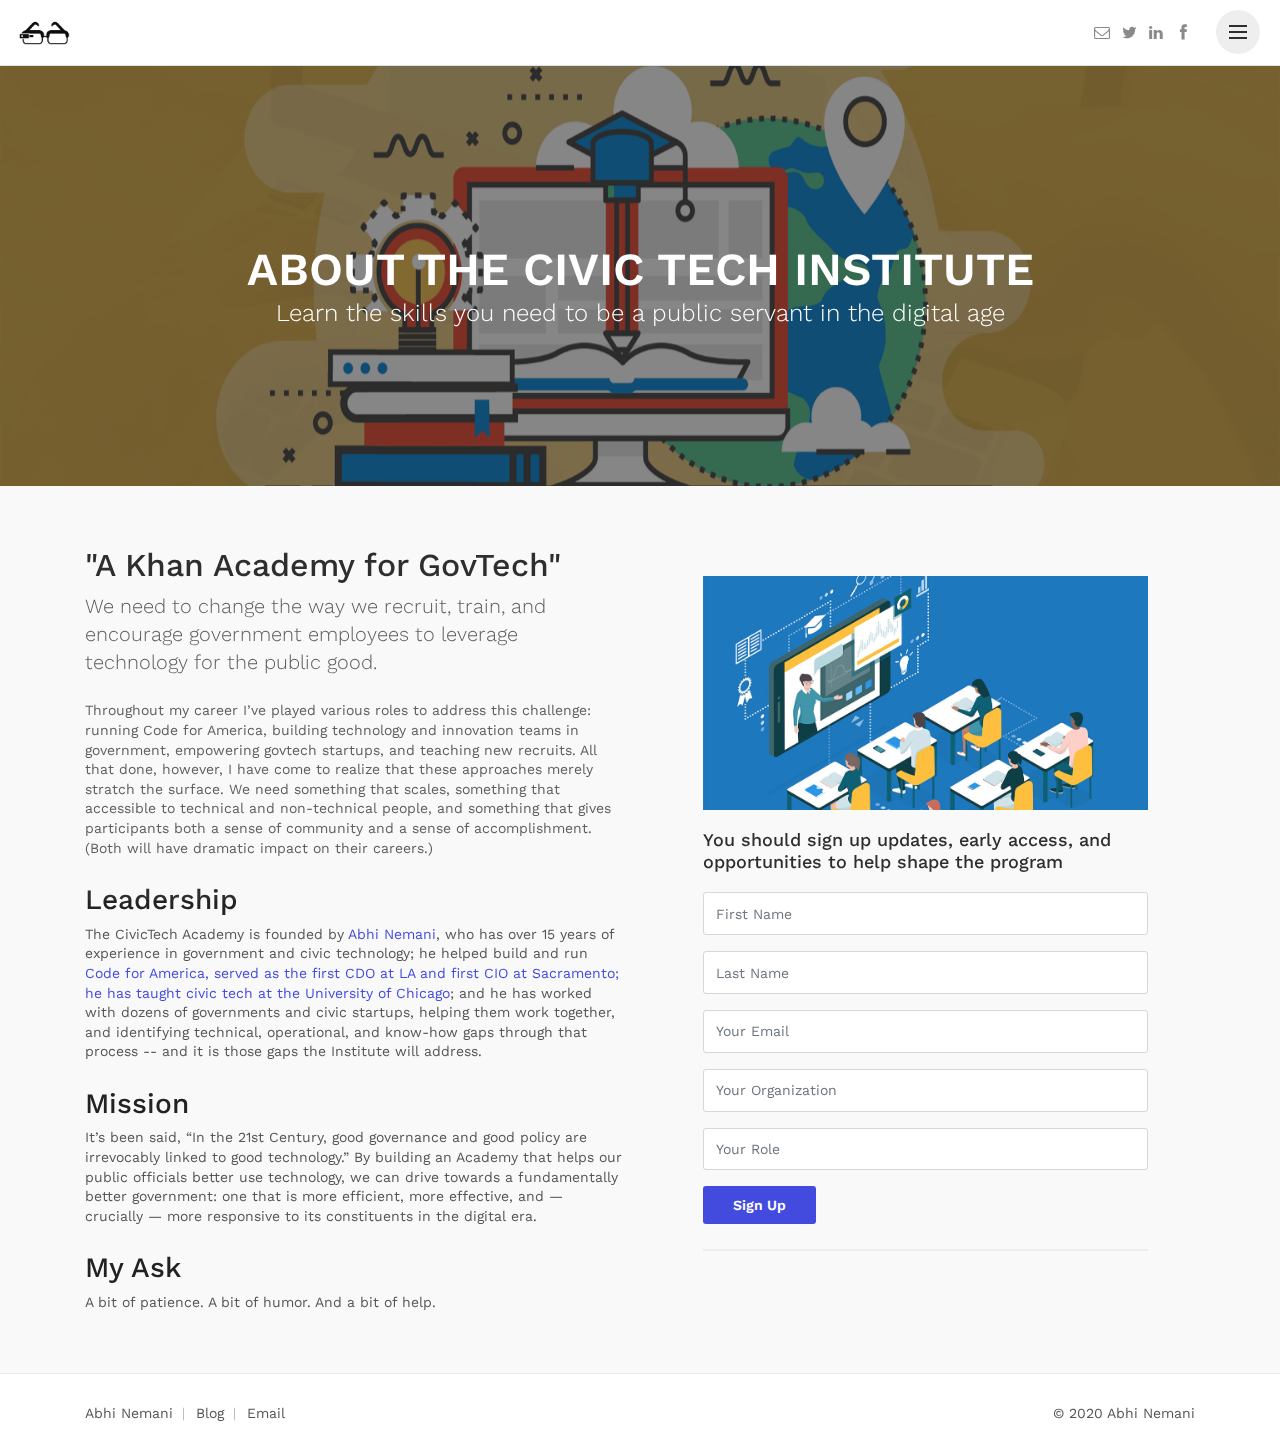
==== about.html @ d10ff023 "updated twitter links" ====
<!DOCTYPE html>
<html lang="en">

<head>
    <meta charset="utf-8">
    <meta http-equiv="X-UA-Compatible" content="IE=edge">
    <meta name="viewport" content="width=device-width, initial-scale=1, shrink-to-fit=no">
    <meta name="description" content="GovGeek Club: News, Insights, Jobs, and outcomes from gov & civic tech, compiled and commented on by people who care">
    <meta name="author" content="Abhi Nemani">
    <title>CivicTech Academy: About</title>

    <!-- Favicons-->
    <link rel="shortcut icon" href="img/favicon.ico" type="image/x-icon">
    <link rel="apple-touch-icon" type="image/x-icon" href="img/apple-icon-57x57.png">
    <link rel="apple-touch-icon" type="image/x-icon" sizes="72x72" href="img/apple-icon-72x72.png">
    <link rel="apple-touch-icon" type="image/x-icon" sizes="114x114" href="img/apple-icon-72x72.png">
    <link rel="apple-touch-icon" type="image/x-icon" sizes="144x144" href="img/apple-icon-144x144.png">
	<meta property="og:image" content="https://govgeek.club/img/social3.png" />
	<meta property="og:url" content="https://govgeek.club" />
	<meta property="og:title" content="GovGeek Club" />
	<meta property="og:type" content="website" />
	<meta property="og:description" content="News, Insights, Jobs, and outcomes from gov & civic tech, compiled and commented on by people who car" />
	
	<meta name="twitter:card" content="summary" />
	<meta name=”twitter:image” content="https://govgeek.club/img/social.png">
	<meta name=”twitter:title” content=”GovGeek” />
	<meta name=”twitter:description” content="Join the club of government innovations" />
	<meta name=”twitter:url” content="https://govgeek.club" />
	<meta name=”twitter:image” content="https://govgeek.club/img/social-square.png">
	

    <!-- GOOGLE WEB FONT -->
    <link href="https://fonts.googleapis.com/css?family=Work+Sans:400,500,600" rel="stylesheet">

    <!-- BASE CSS -->
    <link href="css/bootstrap.min.css" rel="stylesheet">
	<link href="css/menu.css" rel="stylesheet">
    <link href="css/style.css" rel="stylesheet">
	<link href="css/vendors.css" rel="stylesheet">

    <!-- YOUR CUSTOM CSS -->
    <link href="css/custom.css" rel="stylesheet">
	
	<!-- MODERNIZR MENU -->
	<script src="js/modernizr.js"></script>
	<!-- Global site tag (gtag.js) - Google Analytics -->
	<script async src="https://www.googletagmanager.com/gtag/js?id=UA-2506770-22"></script>
	<script>
	  window.dataLayer = window.dataLayer || [];
	  function gtag(){dataLayer.push(arguments);}
	  gtag('js', new Date());

	  gtag('config', 'UA-2506770-22');
	</script>
	

</head>

<body>
	
	<div id="preloader">
		<div data-loader="circle-side"></div>
	</div><!-- /Preload -->
	
	<div id="loader_form">
		<div data-loader="circle-side-2"></div>
	</div><!-- /loader_form -->
	
	<header>
		<div class="container-fluid">
		    <div class="row">
                <div class="col-3">
                    <a href="index.html"><img src="img/logo-glasses-black.png" alt=""  height="35"></a>
                </div>
                <div class="col-9">
					<div id="social">
						<ul>
							<li><a href="mailto:join@govgeek.club" target="_blank"><i class="icon-mail"></i></a></li>
							<li><a href="https://ctt.ac/580ci" target="_blank"><i class="icon-twitter"></i></a></li>
							<li><a href="https://www.linkedin.com/shareArticle?mini=true&url=https://civictech.institute" target="_blank"><i class="icon-linkedin"></i></a></li>
							<li><a href="https://www.facebook.com/sharer/sharer.php?u=https%3A%2F%2Fcivictech.institute%2F&amp;src=sdkpreparse" target="_blank"><i class="icon-facebook"></i></a></li>
							
							
						</ul>
					</div>
                    <!-- /social -->
					<a href="#0" class="cd-nav-trigger">Menu<span class="cd-icon"></span></a>
					<!-- /menu button -->
                    <nav>
						<ul class="cd-primary-nav">
							<li><a href="index.html" class="animated_link">Home</a></li>
							<li><a href="http://eepurl.com/hawm5r" target="_blank">Sign Up</a></li>
							<li><a href="curriculum.html" class="animated_link">Curriculum (Beta)</a></li>
							
							<li><a href="about.html" class="animated_link">About</a></li>
						</ul>
					</nav>
					<!-- /menu -->
                </div>
            </div>
		</div>
		<!-- /container -->
	</header>
	<!-- /Header -->
	
	<section class="parallax_window_in" data-parallax="scroll" data-image-src="img/about-header.png" data-natural-width="1400" data-natural-height="800">
		<div id="sub_content_in">
			<h1>About the Civic Tech Institute</h1>
			<p>Learn the skills you need to be a public servant in the digital age</p>
		</div>
	</section>
	<!-- /section -->

	<main id="general_page">
		<div class="container_styled_1">
			<div class="container margin_60_35">
				<div class="row">
					<div class="col-lg-6">
						<h2 class="nomargin_top">"A Khan Academy for GovTech"</h2>
						<p class="lead">We need to change the way we recruit, train, and encourage government employees to leverage technology for the public good.</p>

Throughout my career I’ve played various roles to address this challenge: running Code for America, building technology and innovation teams in government, empowering govtech startups, and teaching new recruits. All that done, however, I have come to realize that these approaches merely stratch the surface. We need something that scales, something that accessible to technical and non-technical people, and something that gives participants both a sense of community and a sense of accomplishment. (Both will have dramatic impact on their careers.)</p>
						
						<h3>Leadership</h3>
							<p>The CivicTech Academy is founded by <a href="https://abhinemani.com">Abhi Nemani</a>, who has over 15 years of experience in government and civic technology; he helped build and run <a href="https://codeforamerica.org">Code for America, served as the first CDO at LA and first CIO at Sacramento; he has <a href="https://abhinemani.com/civictechcourse/lectures">taught civic tech at the University of Chicago</a>; and he has worked with dozens of governments and civic startups, helping them work together, and identifying technical, operational, and know-how gaps through that process -- and it is those gaps the Institute will address.</p>
						</h3>
						
						<h3>Mission</h3>
						<p>It’s been said, “In the 21st Century, good governance and good policy are irrevocably linked to good technology.” By building an Academy that helps our public officials better use technology, we can drive towards a fundamentally better government: one that is more efficient, more effective, and — crucially — more responsive to its constituents in the digital era.
 </p>
						
						<h3>My Ask</h3>
						<p>A bit of patience. A bit of humor. And a bit of help. </p>
					</div>
					<div class="col-lg-5 ml-lg-5 add_top_30">
						<img src="img/about-side.jpg" alt="" class="img-fluid"><br><br>
						<form id="wrapped" method="POST" action="https://abhinemani.us4.list-manage.com/subscribe/post?u=8b0a6fcff3240da989198b6d9&amp;id=b80fc5d240" >
							<!-- Leave for security protection, read docs for details -->
							<div id="middle-wizard">
								<div class="step">
									<h3 class="main_question">You should sign up updates, early access, and opportunities to help shape the program</h3>
									<div class="form-group">
										<input type="text" name="FNAME"  id="mce-FNAME" class="form-control required " placeholder="First Name">
									</div>
									<div class="form-group">
										<input type="text" name="LNAME"  id="mce-LNAME" class="form-control required" placeholder="Last Name">
									</div>
									<div class="form-group">
										<input type="email" name="EMAIL" id="mce-EMAIL" class="form-control required" placeholder="Your Email">
									</div>
									<div class="form-group">
										<input type="text"  name="MMERGE5" class="form-control" id="mce-MMERGE5" placeholder="Your Organization">
									</div>
									<div class="form-group">
										<input type="text" name="MMERGE4" class="form-control" id="mce-MMERGE4" placeholder="Your Role">
									</div>
									
									<div class="mc-field-group input-group" style="display: none;"
									    <strong>Academy </strong>
									    <ul><li><input type="checkbox" value="4" name="group[68200][4]" id="mce-group[68200]-68200-0" checked><label for="mce-group[68200]-68200-0">Participant</label></li>
									<li><input type="checkbox" value="8" name="group[68200][8]" id="mce-group[68200]-68200-1"><label for="mce-group[68200]-68200-1">Teacher</label></li>
									<li><input type="checkbox" value="16" name="group[68200][16]" id="mce-group[68200]-68200-2"><label for="mce-group[68200]-68200-2">Sponsor/Partner</label></li>
									</ul>
									</div>
									
									<button type="submit" name="process" value="Subscribe" id="mc-embedded-subscribe" class="submit">Sign Up</button>


									
								</div>
								
								<!-- /step-->
								
								
							</div>
							<!-- /middle-wizard -->
							<div id="bottom-wizard">
							</div>
							<!-- /bottom-wizard -->
						</form>
					</div>
				</div>
				<!-- End row -->
			</div>
		</div>
		<!--<div class="container margin_60">
			<div class="main_title">
				<h2><em></em>Meet Wilio Team</h2>
				<p>
					Usu habeo equidem sanctus no. Suas summo id sed, erat erant oporteat cu pri. In eum omnes molestie. Sed ad debet scaevola, ne mel lorem legendos.
				</p>
			</div>	
			<div class="row">
				<div class="owl-carousel owl-theme team-carousel">
					<div class="team-item">
						<div class="team-item-img">
							<img src="img/team/team-1.jpg" alt="">
							<div class="team-item-detail">
								<div class="team-item-detail-inner">
									<h4>Mitchell Young</h4>
									<p>Similique sunt culpa qui officia deserunt mollitia animi dolorum fuga.</p>
									<ul class="social">
										<li><a href="#0"><i class="icon-facebook"></i></a>
										</li>
										<li><a href="#0"><i class="icon-twitter"></i></a>
										</li>
										<li><a href="#0"><i class="icon-google"></i></a>
										</li>
										<li><a href="#0"><i class="icon-linkedin"></i></a>
										</li>
									</ul>
									<a href="#0" class="btn_1 white">View porfile</a>
								</div>
							</div>
						</div>
						<div class="team-item-info">
							<h4>Mitchell Young</h4>
							<p>CEO</p>
						</div>
					</div>
			<div class="team-item">
						<div class="team-item-img">
							<img src="img/team/team-2.jpg" alt="">
							<div class="team-item-detail">
								<div class="team-item-detail-inner">
									<h4>Ronald Green</h4>
									<p>Similique sunt culpa qui officia deserunt mollitia animi dolorum fuga.</p>
									<ul class="social">
										<li><a href="#0"><i class="icon-facebook"></i></a>
										</li>
										<li><a href="#0"><i class="icon-twitter"></i></a>
										</li>
										<li><a href="#0"><i class="icon-google"></i></a>
										</li>
										<li><a href="#0"><i class="icon-linkedin"></i></a>
										</li>
									</ul>
									<a href="#0" class="btn_1 white">View porfile</a>
								</div>
							</div>
						</div>
						<div class="team-item-info">
							<h4>Ronald Green</h4>
							<p>Business Strategy</p>
						</div>
					</div>
			<div class="team-item">
						<div class="team-item-img">
							<img src="img/team/team-3.jpg" alt="">
							<div class="team-item-detail">
								<div class="team-item-detail-inner">
									<h4>Carl Peppard</h4>
									<p>Similique sunt culpa qui officia deserunt mollitia animi dolorum fuga.</p>
									<ul class="social">
										<li><a href="#0"><i class="icon-facebook"></i></a>
										</li>
										<li><a href="#0"><i class="icon-twitter"></i></a>
										</li>
										<li><a href="#0"><i class="icon-google"></i></a>
										</li>
										<li><a href="#0"><i class="icon-linkedin"></i></a>
										</li>
									</ul>
									<a href="#0" class="btn_1 white">View porfile</a>
								</div>
							</div>
						</div>
						<div class="team-item-info">
							<h4>Carl Peppard</h4>
							<p>General Manager</p>
						</div>
					</div>
			<div class="team-item">
						<div class="team-item-img">
							<img src="img/team/team-4.jpg" alt="">
							<div class="team-item-detail">
								<div class="team-item-detail-inner">
									<h4>Sandra Bullock</h4>
									<p>Similique sunt culpa qui officia deserunt mollitia animi dolorum fuga.</p>
									<ul class="social">
										<li><a href="#0"><i class="icon-facebook"></i></a>
										</li>
										<li><a href="#0"><i class="icon-twitter"></i></a>
										</li>
										<li><a href="#0"><i class="icon-google"></i></a>
										</li>
										<li><a href="#0"><i class="icon-linkedin"></i></a>
										</li>
									</ul>
									<a href="#0" class="btn_1 white">View porfile</a>
								</div>
							</div>
						</div>
						<div class="team-item-info">
							<h4>Sandra Bullock</h4>
							<p>Customer Support</p>
						</div>
					</div>
				</div>
			</div>
			End Team Carousel-->
		</div>
		<!-- End container -->
	</main>
	
	<footer class="clearfix">
		<div class="container">
			<p>© 2020 Abhi Nemani</p>
			<ul>
				<li><a href="https://abhinemani.com" class="animated_link">Abhi Nemani</a></li>
				<li><a href="https://medium.com/@abhinemani" class="animated_link">Blog</a></li>
				<li><a href="mailto:tips@govgeek.club" class="animated_link">Email</a></li>
			</ul>
		</div>
	</footer>
	<!-- end footer-->

	<div class="cd-overlay-nav">
		<span></span>
	</div>
	<!-- /cd-overlay-nav -->

	<div class="cd-overlay-content">
		<span></span>
	</div>
	<!-- /cd-overlay-content -->
	
	<!-- COMMON SCRIPTS -->
	<script src="js/jquery-3.2.1.min.js"></script>
    <script src="js/common_scripts.min.js"></script>
	<script src="js/velocity.min.js"></script>
	<script src="js/functions.js"></script>
	
	<!-- SPECIFIC SCRIPTS -->
	<script src="js/parallax.min.js"></script>
	<script src="js/owl-carousel.js"></script>
	<script>
	"use strict";
	$(".team-carousel").owlCarousel({
			items: 1,
			loop: false,
			margin: 10,
			autoplay: false,
			smartSpeed: 300,
			responsiveClass: false,
			responsive: {
				320: {
					items: 1,
				},
				768: {
					items: 2,
				},
				1000: {
					items: 3,
				}
			}
		});
	</script>

</body>
</html>
---- css/menu.css ----
/* -------------------------------- 
Primary style
-------------------------------- */
*, *::after, *::before {
  -webkit-box-sizing: border-box;
  -moz-box-sizing: border-box;
  box-sizing: border-box;
}

*::after, *::before {
  content: '';
}

/* -------------------------------- 
Main components 
-------------------------------- */
.cd-nav-trigger {
  position: absolute;
  display: inline-block;
}

.cd-nav-trigger {
  top: 15px;
  right: 20px;
  height: 44px;
  width: 44px;
  z-index: 5;
  /* image replacement */
  overflow: hidden;
  text-indent: 100%;
  white-space: nowrap;
}
@media (max-width: 991px) {
  .cd-nav-trigger {
    top: 10px;
    right: 15px;
  }
}

.cd-nav-trigger .cd-icon {
  /* icon created in CSS */
  position: absolute;
  left: 50%;
  top: 50%;
  bottom: auto;
  right: auto;
  -webkit-transform: translateX(-50%) translateY(-50%);
  -moz-transform: translateX(-50%) translateY(-50%);
  -ms-transform: translateX(-50%) translateY(-50%);
  -o-transform: translateX(-50%) translateY(-50%);
  transform: translateX(-50%) translateY(-50%);
  display: inline-block;
  width: 18px;
  height: 2px;
  background-color: #222;
  z-index: 10;
}

.cd-nav-trigger .cd-icon::before, .cd-nav-trigger .cd-icon:after {
  /* upper and lower lines of the menu icon */
  position: absolute;
  top: 0;
  right: 0;
  width: 100%;
  height: 100%;
  background-color: #222;
  /* Force Hardware Acceleration in WebKit */
  -webkit-transform: translateZ(0);
  -moz-transform: translateZ(0);
  -ms-transform: translateZ(0);
  -o-transform: translateZ(0);
  transform: translateZ(0);
  -webkit-backface-visibility: hidden;
  backface-visibility: hidden;
  /* apply transition to transform property */
  -webkit-transition: -webkit-transform .3s;
  -moz-transition: -moz-transform .3s;
  transition: transform .3s;
}

.cd-nav-trigger .cd-icon::before {
  -webkit-transform: translateY(-6px) rotate(0deg);
  -moz-transform: translateY(-6px) rotate(0deg);
  -ms-transform: translateY(-6px) rotate(0deg);
  -o-transform: translateY(-6px) rotate(0deg);
  transform: translateY(-6px) rotate(0deg);
}

.cd-nav-trigger .cd-icon::after {
  -webkit-transform: translateY(6px) rotate(0deg);
  -moz-transform: translateY(6px) rotate(0deg);
  -ms-transform: translateY(6px) rotate(0deg);
  -o-transform: translateY(6px) rotate(0deg);
  transform: translateY(6px) rotate(0deg);
}

.cd-nav-trigger::before, .cd-nav-trigger::after {
  /* 2 rounded colored backgrounds for the menu icon */
  position: absolute;
  top: 0;
  left: 0;
  border-radius: 50%;
  height: 100%;
  width: 100%;
  /* Force Hardware Acceleration in WebKit */
  -webkit-transform: translateZ(0);
  -moz-transform: translateZ(0);
  -ms-transform: translateZ(0);
  -o-transform: translateZ(0);
  transform: translateZ(0);
  -webkit-backface-visibility: hidden;
  backface-visibility: hidden;
  -webkit-transition-property: -webkit-transform;
  -moz-transition-property: -moz-transform;
  transition-property: transform;
}

.cd-nav-trigger::before {
  background-color: #ededed;
  -webkit-transform: scale(1);
  -moz-transform: scale(1);
  -ms-transform: scale(1);
  -o-transform: scale(1);
  transform: scale(1);
  -webkit-transition-duration: 0.3s;
  -moz-transition-duration: 0.3s;
  transition-duration: 0.3s;
  -webkit-transition-delay: 0.4s;
  -moz-transition-delay: 0.4s;
  transition-delay: 0.4s;
}

.cd-nav-trigger::after {
  background-color: #ededed;
  -webkit-transform: scale(0);
  -moz-transform: scale(0);
  -ms-transform: scale(0);
  -o-transform: scale(0);
  transform: scale(0);
  -webkit-transition-duration: 0s;
  -moz-transition-duration: 0s;
  transition-duration: 0s;
  -webkit-transition-delay: 0s;
  -moz-transition-delay: 0s;
  transition-delay: 0s;
}

.cd-nav-trigger.close-nav::before {
  /* user clicks on the .cd-nav-trigger element - 1st rounded background disappears */
  -webkit-transform: scale(0);
  -moz-transform: scale(0);
  -ms-transform: scale(0);
  -o-transform: scale(0);
  transform: scale(0);
}

.cd-nav-trigger.close-nav::after {
  /* user clicks on the .cd-nav-trigger element - 2nd rounded background appears */
  -webkit-transform: scale(1);
  -moz-transform: scale(1);
  -ms-transform: scale(1);
  -o-transform: scale(1);
  transform: scale(1);
  -webkit-transition-duration: 0.3s;
  -moz-transition-duration: 0.3s;
  transition-duration: 0.3s;
  -webkit-transition-delay: 0.4s;
  -moz-transition-delay: 0.4s;
  transition-delay: 0.4s;
}

.cd-nav-trigger.close-nav .cd-icon {
  /* user clicks on the .cd-nav-trigger element - transform the icon */
  background-color: transparent;
}

.cd-nav-trigger.close-nav .cd-icon::before, .cd-nav-trigger.close-nav .cd-icon::after {
  background-color: #222;
}

.cd-nav-trigger.close-nav .cd-icon::before {
  -webkit-transform: translateY(0) rotate(45deg);
  -moz-transform: translateY(0) rotate(45deg);
  -ms-transform: translateY(0) rotate(45deg);
  -o-transform: translateY(0) rotate(45deg);
  transform: translateY(0) rotate(45deg);
}

.cd-nav-trigger.close-nav .cd-icon::after {
  -webkit-transform: translateY(0) rotate(-45deg);
  -moz-transform: translateY(0) rotate(-45deg);
  -ms-transform: translateY(0) rotate(-45deg);
  -o-transform: translateY(0) rotate(-45deg);
  transform: translateY(0) rotate(-45deg);
}

.cd-primary-nav {
  /* by default it's hidden */
  position: fixed;
  left: 0;
  top: 0;
  height: 100%;
  width: 100%;
  padding: 80px 5%;
  z-index: 3;
  background-color: #fff;
  overflow: auto;
  /* this fixes the buggy scrolling on webkit browsers - mobile devices only - when overflow property is applied */
  -webkit-overflow-scrolling: touch;
  visibility: hidden;
  opacity: 0;
  -webkit-transition: visibility 0s, opacity 0.3s;
  -moz-transition: visibility 0s, opacity 0.3s;
  transition: visibility 0s, opacity 0.3s;
}

ul.cd-primary-nav {
  list-style: none;
  padding: 80px 0 0 0;
  margin: 0;
}

.cd-primary-nav li {
  margin: 1.2em 0;
  text-align: center;
  text-transform: capitalize;
}

.cd-primary-nav a {
  -webkit-font-smoothing: antialiased;
  -moz-osx-font-smoothing: grayscale;
  -webkit-transition: color 0.2s;
  -moz-transition: color 0.2s;
  transition: color 0.2s;
  color: #777;
  font-size: 18px;
}

.no-touch .cd-primary-nav a:hover {
  color: #434bdf;
}

.cd-primary-nav.fade-in {
  /* navigation visible at the end of the circle animation */
  visibility: visible;
  opacity: 1;
}

@media only screen and (min-width: 768px) {
  .cd-primary-nav li {
    margin: 2em 0;
  }

  .cd-primary-nav a {
    font-size: 21px;
  }
}
@media only screen and (min-width: 1170px) {
  .cd-primary-nav li {
    margin: 2.6em 0;
  }

  .cd-primary-nav a {
    font-size: 24px;
  }
}
.cd-overlay-nav, .cd-overlay-content {
  /* containers of the 2 main rounded backgrounds - these containers are used to position the rounded bgs behind the menu icon */
  position: fixed;
  top: 18px;
  right: 5%;
  height: 4px;
  width: 4px;
  -webkit-transform: translateX(-20px) translateY(20px);
  -moz-transform: translateX(-20px) translateY(20px);
  -ms-transform: translateX(-20px) translateY(20px);
  -o-transform: translateX(-20px) translateY(20px);
  transform: translateX(-20px) translateY(20px);
}

.cd-overlay-nav span, .cd-overlay-content span {
  display: inline-block;
  position: absolute;
  border-radius: 50%;
  /* Force Hardware Acceleration in WebKit */
  -webkit-transform: translateZ(0);
  -moz-transform: translateZ(0);
  -ms-transform: translateZ(0);
  -o-transform: translateZ(0);
  transform: translateZ(0);
  -webkit-backface-visibility: hidden;
  backface-visibility: hidden;
  will-change: transform;
  -webkit-transform-origin: 50% 50%;
  -moz-transform-origin: 50% 50%;
  -ms-transform-origin: 50% 50%;
  -o-transform-origin: 50% 50%;
  transform-origin: 50% 50%;
  -webkit-transform: scale(0);
  -moz-transform: scale(0);
  -ms-transform: scale(0);
  -o-transform: scale(0);
  transform: scale(0);
}

.cd-overlay-nav.is-hidden, .cd-overlay-content.is-hidden {
  /* background fades out at the end of the animation */
  opacity: 0;
  visibility: hidden;
  -webkit-transition: opacity .3s 0s, visibility 0s .3s;
  -moz-transition: opacity .3s 0s, visibility 0s .3s;
  transition: opacity .3s 0s, visibility 0s .3s;
}

.cd-overlay-nav {
  /* main rounded colored bg 1 */
  z-index: 2;
}

.cd-overlay-nav span {
  background-color: #434bdf;
}

.cd-overlay-content {
  /* main rounded colored bg 2 */
  z-index: 4;
}

.cd-overlay-content span {
  background-color: #434bdf;
}
---- css/style.css ----
/*
Theme Name: Wilio
Theme URI: http://www.ansonika.com/wilio/
Author: Ansonika
Author URI: http://themeforest.net/user/Ansonika/

[Table of contents] 

1. SITE STRUCTURE and TYPOGRAPHY
- 1.1 Typography
- 1.2 Buttons
- 1.3 Structure

2. CONTENT
- 2.1 Wizard
- 2.2 Success submit
- 2.3 Inner pages

3. COMMON
- 3.1 Misc
- 3.2 Spacing

/*============================================================================================*/
/* 1.  SITE STRUCTURE and TYPOGRAPHY */
/*============================================================================================*/
/*-------- 1.1 Typography --------*/
/* rem reference
10px = 0.625rem
12px = 0.75rem
14px = 0.875rem
16px = 1rem (base)
18px = 1.125rem
20px = 1.25rem
24px = 1.5rem
30px = 1.875rem
32px = 2rem
*/
html,
body {
  height: 100%;
}

html * {
  -webkit-font-smoothing: antialiased;
  -moz-osx-font-smoothing: grayscale;
}

body {
  background: white;
  font-size: 0.875rem;
  line-height: 1.4;
  font-family: "Work Sans", Arial, sans-serif;
  color: #555555;
}

h1,
h2,
h3,
h4,
h5,
h6 {
  color: #222222;
}

p {
  margin-bottom: 25px;
}

strong {
  font-weight: 500;
}

label {
  font-weight: 400;
  margin-bottom: 3px;
  color: #222222;
}

hr {
  margin: 30px 0 30px 0;
  border-color: #dddddd;
}

ul, ol {
  list-style: none;
  margin: 0 0 25px 0;
  padding: 0;
}

/*General links color*/
a {
  color: #434bdf;
  text-decoration: none;
  -moz-transition: all 0.3s ease-in-out;
  -o-transition: all 0.3s ease-in-out;
  -webkit-transition: all 0.3s ease-in-out;
  -ms-transition: all 0.3s ease-in-out;
  transition: all 0.3s ease-in-out;
  outline: none;
}
a:hover, a:focus {
  color: #111;
  text-decoration: none;
  outline: none;
}

a.animated_link {
  position: relative;
  text-decoration: none;
}

a.animated_link {
  position: relative;
  text-decoration: none;
}
a.animated_link:before {
  content: "";
  position: absolute;
  width: 100%;
  height: 1px;
  bottom: -5px;
  opacity: 1;
  left: 0;
  background-color: #434bdf;
  visibility: hidden;
  -webkit-transform: scaleX(0);
  transform: scaleX(0);
  -moz-transition: all 0.3s ease;
  -o-transition: all 0.3s ease;
  -webkit-transition: all 0.3s ease;
  -ms-transition: all 0.3s ease;
  transition: all 0.3s ease;
}
a.animated_link:hover:before {
  visibility: visible;
  -webkit-transform: scaleX(1);
  transform: scaleX(1);
}

a.animated_link.active {
  position: relative;
  text-decoration: none;
  color: #434bdf;
}
a.animated_link.active:before {
  content: "";
  position: absolute;
  width: 100%;
  height: 1px;
  bottom: -5px;
  opacity: 1;
  left: 0;
  background-color: #434bdf;
  visibility: visible;
  -webkit-transform: scaleX(1);
  transform: scaleX(1);
}

a.paragraph-link {
	color: white;
	text-decoration: underline;
	font-weight: bold;
}

a.paragraph-link:hover {
	text-decoration: none;
	color: white;
}


/*-------- 1.2 Buttons --------*/
a.btn_1,
.btn_1 {
  border: none;
  color: #fff;
  background: #434bdf;
  outline: none;
  cursor: pointer;
  display: inline-block;
  text-decoration: none;
  padding: 12px 25px;
  color: #fff;
  font-weight: 600;
  text-align: center;
  line-height: 1;
  -moz-transition: all 0.3s ease-in-out;
  -o-transition: all 0.3s ease-in-out;
  -webkit-transition: all 0.3s ease-in-out;
  -ms-transition: all 0.3s ease-in-out;
  transition: all 0.3s ease-in-out;
  -webkit-border-radius: 3px;
  -moz-border-radius: 3px;
  -ms-border-radius: 3px;
  border-radius: 3px;
  font-size: 14px;
  font-size: 0.875rem;
}
a.btn_1:hover,
.btn_1:hover {
  background-color: #d80075;
}
a.btn_1.full-width,
.btn_1.full-width {
  display: block;
  width: 100%;
  text-align: center;
  margin-bottom: 5px;
}
a.btn_1.small,
.btn_1.small {
  padding: 7px 10px;
  font-size: 13px;
  font-size: 0.8125rem;
}
a.btn_1.medium,
.btn_1.medium {
  font-size: 16px;
  font-size: 1rem;
  padding: 18px 30px;
}
a.btn_1.rounded,
.btn_1.rounded {
  -webkit-border-radius: 25px !important;
  -moz-border-radius: 25px !important;
  -ms-border-radius: 25px !important;
  border-radius: 25px !important;
  -webkit-box-shadow: 0px 0px 30px 0px rgba(0, 0, 0, 0.2);
  -moz-box-shadow: 0px 0px 30px 0px rgba(0, 0, 0, 0.2);
  box-shadow: 0px 0px 30px 0px rgba(0, 0, 0, 0.2);
}

.btn-group-lg>.btn, .btn-lg {
	margin-bottom: 10px;
}
/*-------- 1.3 Structure --------*/
/* Preloader */
#preloader {
  position: fixed;
  top: 0;
  left: 0;
  right: 0;
  width: 100%;
  height: 100%;
  bottom: 0;
  background-color: #fff;
  z-index: 999999;
}

[data-loader="circle-side"] {
  position: absolute;
  width: 50px;
  height: 50px;
  top: 50%;
  left: 50%;
  margin-left: -25px;
  margin-top: -25px;
  -webkit-animation: circle infinite .95s linear;
  -moz-animation: circle infinite .95s linear;
  -o-animation: circle infinite .95s linear;
  animation: circle infinite .95s linear;
  border: 2px solid #333;
  border-top-color: rgba(0, 0, 0, 0.2);
  border-right-color: rgba(0, 0, 0, 0.2);
  border-bottom-color: rgba(0, 0, 0, 0.2);
  border-radius: 100%;
}

#loader_form {
  position: fixed;
  top: 0;
  left: 0;
  right: 0;
  width: 100%;
  height: 100%;
  bottom: 0;
  background-color: #fff;
  background-color: rgba(255, 255, 255, 0.6);
  z-index: 999999;
  display: none;
}

[data-loader="circle-side-2"] {
  position: absolute;
  width: 50px;
  height: 50px;
  top: 50%;
  left: 50%;
  margin-left: -25px;
  margin-top: -25px;
  -webkit-animation: circle infinite .95s linear;
  -moz-animation: circle infinite .95s linear;
  -o-animation: circle infinite .95s linear;
  animation: circle infinite .95s linear;
  border: 2px solid #333;
  border-top-color: rgba(0, 0, 0, 0.2);
  border-right-color: rgba(0, 0, 0, 0.2);
  border-bottom-color: rgba(0, 0, 0, 0.2);
  border-radius: 100%;
}

@-webkit-keyframes circle {
  0% {
    -webkit-transform: rotate(0);
    -ms-transform: rotate(0);
    -o-transform: rotate(0);
    transform: rotate(0);
  }

  100% {
    -webkit-transform: rotate(360deg);
    -ms-transform: rotate(360deg);
    -o-transform: rotate(360deg);
    transform: rotate(360deg);
  }
}

@-moz-keyframes circle {
  0% {
    -webkit-transform: rotate(0);
    -ms-transform: rotate(0);
    -o-transform: rotate(0);
    transform: rotate(0);
  }

  100% {
    -webkit-transform: rotate(360deg);
    -ms-transform: rotate(360deg);
    -o-transform: rotate(360deg);
    transform: rotate(360deg);
  }
}

@-o-keyframes circle {
  0% {
    -webkit-transform: rotate(0);
    -ms-transform: rotate(0);
    -o-transform: rotate(0);
    transform: rotate(0);
  }

  100% {
    -webkit-transform: rotate(360deg);
    -ms-transform: rotate(360deg);
    -o-transform: rotate(360deg);
    transform: rotate(360deg);
  }
}

@keyframes circle {
  0% {
    -webkit-transform: rotate(0);
    -ms-transform: rotate(0);
    -o-transform: rotate(0);
    transform: rotate(0);
  }

  100% {
    -webkit-transform: rotate(360deg);
    -ms-transform: rotate(360deg);
    -o-transform: rotate(360deg);
    transform: rotate(360deg);
  }
}

.row-height {
  height: 100vh;
}
@media (max-width: 991px) {
  .row-height {
    height: auto;
  }
}

.content-left {
  background-color: #3CB371;
  padding: 0;
}

.content-left-wrapper {
  display: flex;
  justify-content: center;
  align-items: center;
  text-align: center;
  height: 100%;
  min-height: 100%;
  padding: 60px 90px 35px 90px;
  background-color: #434bdf;
  color: #fff;
  text-align: center;
  position: relative;
  background: transparent;
  background: -webkit-linear-gradient(top, transparent, rgba(0, 0, 0, 0.5));
  background: linear-gradient(to bottom, transparent, rgba(0, 0, 0, 0.5));
}
@media (max-width: 991px) {
  .content-left-wrapper {
    height: auto;
    padding: 95px 30px 35px 30px;
  }
}
@media (max-width: 767px) {
  .content-left-wrapper {
    padding: 95px 15px 35px 15px;
  }
}
@media (max-width: 991px) {
  .content-left-wrapper figure img {
    height: 150px;
  }
}
.content-left-wrapper h2 {
  color: #fff;
  font-size: 32px;
  font-size: 2rem;
  margin: 20px 0 15px 0;
  font-weight: 400;
}
@media (max-width: 767px) {
  .content-left-wrapper h2 {
    font-size: 26px;
    font-size: 1.625rem;
  }
}
.content-left-wrapper p {
  font-size: 15px;
  font-size: 0.9375rem;
  opacity: 0.8;
}
@media (max-width: 767px) {
  .content-left-wrapper p {
    font-size: 14px;
    font-size: 0.875rem;
  }
}
.content-left-wrapper .btn_1 {
  margin: 25px 0 25px 0;
}
@media (max-width: 991px) {
  .content-left-wrapper .btn_1 {
    display: none;
  }
}
.content-left-wrapper .btn_1.mobile_btn {
  display: none;
}
@media (max-width: 767px) {
  .content-left-wrapper .btn_1.mobile_btn {
    margin: 5px 0 30px 0;
    display: inline-block;
  }
}

.content-right {
  padding: 60px;
  height: 100%;
  min-height: 100%;
  overflow-y: scroll;
  display: flex;
  justify-content: center;
  align-items: center;
}
@media (max-width: 991px) {
  .content-right {
    height: auto;
    padding: 30px 15px;
  }
}

a#logo {
  position: absolute;
  left: 20px;
  top: 15px;
  display: block;
  height: 35px;
}
@media (max-width: 991px) {
  a#logo {
    left: 15px;
    top: 10px;
  }
}

#social {
  position: absolute;
  top: 15px;
  right: 20px;
}
@media (max-width: 991px) {
  #social {
    right: 70px;
  }
}
#social ul {
  margin: 0;
  padding: 0;
  text-align: center;
}
#social ul li {
  float: left;
  margin: 0 5px 10px 0;
  list-style: none;
}
#social ul li a {
  color: #fff;
  opacity: 0.6;
  text-align: center;
  line-height: 35px;
  display: block;
  font-size: 16px;
  font-size: 1rem;
  -moz-transition: all 0.3s ease-in-out;
  -o-transition: all 0.3s ease-in-out;
  -webkit-transition: all 0.3s ease-in-out;
  -ms-transition: all 0.3s ease-in-out;
  transition: all 0.3s ease-in-out;
}
#social ul li a:hover {
  opacity: 1;
}

.copy {
  position: absolute;
  bottom: 25px;
  left: 0;
  width: 100%;
  opacity: 0.5;
}
@media (max-width: 991px) {
  .copy {
    display: none;
  }
}

/*============================================================================================*/
/* 2.  CONTENT */
/*============================================================================================*/
/*-------- 2.1 Wizard --------*/
#left_form {
  text-align: center;
}
#left_form h2 {
  font-size: 28px;
  font-size: 1.75rem;
  color: #0686D8;
}
@media (max-width: 767px) {
  #left_form figure img {
    height: 130px;
    width: auto;
  }
}

input#website {
  display: none;
}

#wizard_container {
  width: 400px;
}
@media (max-width: 767px) {
  #wizard_container {
    width: 100%;
  }
}

h3.main_question {
  margin: 0 0 20px 0;
  padding: 0;
  font-weight: 500;
  font-size: 18px;
  font-size: 1.125rem;
}
h3.main_question strong {
  display: block;
  color: #999;
  margin-bottom: 5px;
}

h3.subhead {
  color: #ffffff;
  font-size: 1.3rem;
  opacity: .8;
}

/* Wizard Buttons*/
button.backward,
button.forward,
button.submit {
  border: none;
  color: #fff;
  text-decoration: none;
  transition: background .5s ease;
  -moz-transition: background .5s ease;
  -webkit-transition: background .5s ease;
  -o-transition: background .5s ease;
  display: inline-block;
  cursor: pointer;
  outline: none;
  text-align: center;
  background: #434bdf;
  position: relative;
  font-size: 14px;
  font-size: 0.875rem;
  font-weight: 600;
  -webkit-border-radius: 3px;
  -moz-border-radius: 3px;
  -ms-border-radius: 3px;
  border-radius: 3px;
  line-height: 1;
  padding: 12px 30px;
}

button.submit:hover {
	background-color: #d80075;
}

button.backward {
  color: #777;
  background: #e8e8e8;
}

button[disabled] {
  display: none;
}

button.submit:before {
  font-family: 'ElegantIcons';
  position: absolute;
  top: 8px;
  right: 10px;
  font-size: 18px;
  font-size: 1.125rem;
}

.backward:hover,
.forward:hover {
  background: #d80075;
  color: #fff;
}

#top-wizard {
  padding-bottom: 20px;
}

#middle-wizard {
  min-height: 330px;
}
@media (max-width: 991px) {
  #middle-wizard {
    min-height: inherit;
  }
}

#bottom-wizard {
  border-top: 2px solid #ededed;
  padding-top: 20px;
  text-align: right;
  margin-top: 25px;
}

.ui-widget-content {
  background-color: transparent;
}

.ui-widget-content a {
  color: #222222;
}

.ui-widget-header {
  background: #6C3;
}

.ui-widget-header a {
  color: #222222;
}

.ui-progressbar {
  height: 2px;
  width: 100%;
}

.ui-progressbar .ui-progressbar-value {
  height: 100%;
  -webkit-transition: all 0.2s ease;
  transition: all 0.2s ease;
}

.summary ul {
  margin: 0;
  padding: 0;
}
.summary ul li {
  margin: 0;
  padding: 0;
  border-bottom: 1px solid #ededed;
  position: relative;
  padding-left: 45px;
  margin-bottom: 25px;
}
.summary ul li:last-child {
  margin-bottom: 0;
  border-bottom: none;
}
.summary ul li strong {
  display: block;
  line-height: 26px;
  -webkit-border-radius: 50%;
  -moz-border-radius: 50%;
  -ms-border-radius: 50%;
  border-radius: 50%;
  width: 30px;
  height: 30px;
  position: absolute;
  left: 0;
  top: 0;
  text-align: center;
  border: 2px solid #ddd;
}
.summary ul li h5 {
  padding-top: 6px;
  font-size: 15px;
  font-size: 0.9375rem;
  font-weight: 500;
  color: #0686D8;
}
.summary ul li ul {
  margin: 20px 0 25px 0;
  padding: 0;
}
.summary ul li ul li {
  margin: 0;
  padding: 0;
  border-bottom: 0;
}
.summary label {
  font-weight: 500;
}

/*-------- 2.2 Success submit --------*/
#success {
  position: absolute;
  top: 50%;
  left: 50%;
  width: 300px;
  height: 190px;
  margin-top: -85px;
  margin-left: -150px;
  text-align: center;
}
#success h4 {
  font-weight: 400;
  margin: 20px 0 0 0;
  font-size: 18px;
  font-size: 1.125rem;
}
#success h4 span {
  display: block;
  margin-bottom: 0;
  font-weight: 500;
  font-size: 21px;
  font-size: 1.3125rem;
}

@-webkit-keyframes checkmark {
  0% {
    stroke-dashoffset: 50px;
  }

  100% {
    stroke-dashoffset: 0;
  }
}

@-ms-keyframes checkmark {
  0% {
    stroke-dashoffset: 50px;
  }

  100% {
    stroke-dashoffset: 0;
  }
}

@keyframes checkmark {
  0% {
    stroke-dashoffset: 50px;
  }

  100% {
    stroke-dashoffset: 0;
  }
}

@-webkit-keyframes checkmark-circle {
  0% {
    stroke-dashoffset: 240px;
  }

  100% {
    stroke-dashoffset: 480px;
  }
}

@-ms-keyframes checkmark-circle {
  0% {
    stroke-dashoffset: 240px;
  }

  100% {
    stroke-dashoffset: 480px;
  }
}

@keyframes checkmark-circle {
  0% {
    stroke-dashoffset: 240px;
  }

  100% {
    stroke-dashoffset: 480px;
  }
}

.inlinesvg .svg svg {
  display: inline;
}

.icon--order-success svg path {
  -webkit-animation: checkmark 0.25s ease-in-out 0.7s backwards;
  animation: checkmark 0.25s ease-in-out 0.7s backwards;
}

.icon--order-success svg circle {
  -webkit-animation: checkmark-circle 0.6s ease-in-out backwards;
  animation: checkmark-circle 0.6s ease-in-out backwards;
}

/*-------- 2.3 Inner pages --------*/
header {
  position: relative;
  padding: 15px 0;
  background-color: #fff;
  border-bottom: 1px solid #d9e1e6;
}
header .cd-nav-trigger {
  top: -5px !important;
}
header #social {
  right: 80px;
  top: 0;
}
header #social ul li a {
  color: #333;
}

/* Footer */
footer {
  border-top: 1px solid #ededed;
  padding: 30px 0;
}
footer p {
  margin: 0;
  padding: 0;
  float: right;
}
@media (max-width: 991px) {
  footer p {
    float: none;
  }
}
footer ul {
  float: left;
  margin: 0;
  padding: 0;
}
@media (max-width: 991px) {
  footer ul {
    float: none;
    margin-top: 10px;
  }
}
footer ul li {
  display: inline-block;
  margin-right: 15px;
}
footer ul li:after {
  content: "|";
  font-weight: 300;
  position: relative;
  left: 9px;
  color: #999;
}
footer ul li:last-child {
  margin-right: 0;
}
footer ul li:last-child:after {
  content: "";
}
footer ul li a {
  color: #555;
}
footer ul li a:hover {
  color: #121921;
}

.main_title {
  text-align: center;
}
.main_title h2 {
  margin: 0 0 10px 0;
  padding: 0;
  font-size: 42px;
  font-size: 2.625rem;
  color: #434bdf;
  text-transform: uppercase;
}
@media (max-width: 767px) {
  .main_title h2 {
    font-size: 32px;
    font-size: 2rem;
  }
}
.main_title h2 em {
  display: block;
  width: 40px;
  height: 4px;
  background-color: #ededed;
  margin: auto;
  -webkit-border-radius: 5px;
  -moz-border-radius: 5px;
  -ms-border-radius: 5px;
  border-radius: 5px;
  margin-bottom: 15px;
}
.main_title p {
  font-size: 18px;
  font-size: 1.125rem;
  padding: 0 10%;
  margin-bottom: 45px;
  color: #777;
}
@media (max-width: 767px) {
  .main_title p {
    font-size: 16px;
    font-size: 1rem;
  }
}

.owl-theme .owl-dots .owl-dot.active span,
.owl-theme .owl-dots .owl-dot:hover span {
  background: #434bdf !important;
}

main#general_page {
  background-color: #fff;
}

iframe#map_iframe {
  width: 100%;
  height: 450px;
  border: 0;
}
@media (max-width: 991px) {
  iframe#map_iframe {
    height: 400px;
  }
}

.box_style_2 {
  background-color: #f8f8f8;
  padding: 25px 30px 30px 30px;
  position: relative;
  margin-bottom: 25px;
}
.box_style_2 .form-control {
  background-color: white !important;
}

.box_style_2 hr {
  margin: 10px -30px 20px -30px;
  border: 0;
  border-top: 2px solid #fff;
}

ul.contacts_info {
  list-style: none;
  padding: 0;
  margin: 15px 0 0 0;
}

ul.contacts_info li {
  margin-bottom: 15px;
}

ul.contacts_info li:last-child {
  margin-bottom: 0;
}

.parallax_window_in {
  height: 420px;
  position: relative;
  display: table;
  width: 100%;
}

#sub_content_in {
  display: table-cell;
  padding: 45px 15% 0 15%;
  vertical-align: middle;
  text-align: center;
  background: rgba(0, 0, 0, 0.5);
}
@media (max-width: 767px) {
  #sub_content_in {
    padding: 45px 30px 0 30px;
  }
}
#sub_content_in h1 {
  color: #fff;
  font-weight: 600;
  text-transform: uppercase;
  font-size: 46px;
  font-size: 46px;
  font-size: 2.875rem;
  margin-bottom: 0;
}
@media (max-width: 767px) {
  #sub_content_in h1 {
    font-size: 36px;
    font-size: 2.25rem;
  }
}
#sub_content_in p {
  color: #fff;
  font-size: 24px;
  font-size: 1.5rem;
  font-weight: 300;
}
@media (max-width: 767px) {
  #sub_content_in p {
    font-size: 21px;
    font-size: 1.3125rem;
  }
}

.container_styled_1 {
  background: #f9f9f9;
}

.team-item-img {
  position: relative;
}

.team-item-img .team-item-detail {
  background: none repeat scroll 0 0 rgba(0, 0, 0, 0.8);
  text-align: center;
  color: #fff;
  display: -webkit-flex;
  display: flex;
  height: 100%;
  width: 100%;
  position: absolute;
  top: 0;
  left: 0;
  opacity: 0;
  visibility: hidden;
  overflow: hidden;
  transition: all 0.5s ease-in-out 0s;
  -moz-transition: all 0.5s ease-in-out 0s;
  -webkit-transition: all 0.5s ease-in-out 0s;
  -o-transition: all 0.5s ease-in-out 0s;
}

.team-item:hover .team-item-detail {
  opacity: 1;
  visibility: visible;
}

.team-item-img .team-item-detail .team-item-detail-inner {
  margin: auto;
  padding: 25px;
}

.team-item-detail-inner h4 {
  color: #fff;
  text-transform: uppercase;
  font-weight: 500;
}

.team-item-detail-inner .social {
  margin: 0 0px 25px 0px;
  padding: 0px;
}

.team-item-detail-inner .social li {
  list-style: none;
  display: inline-block;
  margin: 0px 5px;
}
.team-item-detail-inner .social li a {
  color: #fff;
}
.team-item-detail-inner .social li a:hover {
  color: #d80075;
}

.team-item-info {
  padding-top: 15px;
  text-align: center;
  text-transform: uppercase;
}
.team-item-info h4 {
  margin-bottom: 0px;
}

/*============================================================================================*/
/* 3.  COMMON */
/*============================================================================================*/
/*-------- 3.1 Misc --------*/
.modal-content {
  border: none;
  -webkit-box-shadow: 0px 0px 20px 0px rgba(0, 0, 0, 0.3);
  -moz-box-shadow: 0px 0px 20px 0px rgba(0, 0, 0, 0.3);
  box-shadow: 0px 0px 20px 0px rgba(0, 0, 0, 0.3);
}

.form-group {
  position: relative;
}
.form-group.terms {
  padding: 12px 0 0 0;
}
.form-group i {
  font-size: 18px;
  font-size: 1.125rem;
  position: absolute;
  right: 5px;
  top: 11px;
  color: #ccc;
  width: 25px;
  height: 25px;
  display: block;
  font-weight: 400 !important;
}

span.error {
  -moz-transition: all 0.3s ease-in-out;
  -o-transition: all 0.3s ease-in-out;
  -webkit-transition: all 0.3s ease-in-out;
  -ms-transition: all 0.3s ease-in-out;
  transition: all 0.3s ease-in-out;
  font-size: 12px;
  position: absolute;
  -webkit-border-radius: 3px;
  -moz-border-radius: 3px;
  border-radius: 3px;
  top: -20px;
  right: -15px;
  z-index: 2;
  height: 25px;
  line-height: 1;
  background-color: #e34f4f;
  color: #fff;
  font-weight: normal;
  display: inline-block;
  padding: 6px 8px;
}
span.error:after {
  content: '';
  position: absolute;
  border-style: solid;
  border-width: 0 6px 6px 0;
  border-color: transparent #e34f4f;
  display: block;
  width: 0;
  z-index: 1;
  bottom: -6px;
  left: 20%;
}

.container_radio.version_2 .error, .container_check.version_2 .error {
  left: -15px;
  top: -30px;
  right: inherit;
}

.radio_input .error {
  left: -15px;
  top: -30px;
  right: inherit;
}

.styled-select span.error {
  top: -20px;
}

.terms span.error {
  top: -30px;
  left: -15px;
  right: inherit;
}

.form-control {
  border: 1px solid #d2d8dd;
  -webkit-border-radius: 3px;
  -moz-border-radius: 3px;
  -ms-border-radius: 3px;
  border-radius: 3px;
  font-size: 14px;
  font-size: 0.875rem;
  height: calc(2.55rem + 2px);
}
.form-control:focus {
  box-shadow: none;
  border-color: #434bdf;
}

.rating_wp {
  background-color: #f9f9f9;
  -webkit-border-radius: 5px;
  -moz-border-radius: 5px;
  -ms-border-radius: 5px;
  border-radius: 5px;
  padding: 14px 10px 10px 15px;
  margin-bottom: 5px;
}

.rating {
  display: inline-block;
  font-size: 0;
  float: right;
  position: relative;
}
@media (max-width: 767px) {
  .rating {
    float: left;
    display: block;
  }
}

.rating span.error {
  top: -30px;
}

.rating_type {
  float: left;
  font-size: 16px;
  font-size: 1rem;
  font-weight: 500 !important;
  font-weight: normal;
  color: #434bdf;
}
@media (max-width: 767px) {
  .rating_type {
    float: none;
    display: block;
    margin-bottom: 5px;
  }
}

.rating-input {
  float: right;
  padding: 0;
  margin: 0 0 0 0;
  opacity: 0;
  width: 4px;
}

.rating:hover .rating-star:hover,
.rating:hover .rating-star:hover ~ .rating-star,
.rating-input:checked ~ .rating-star {
  background-position: 0 0;
}

.rating-star,
.rating:hover .rating-star {
  cursor: pointer;
  float: right;
  display: block;
  width: 25px;
  height: 25px;
  margin-right: 0;
  background: url(../img/stars.svg) 0 -27px;
}

.review_message {
  height: 250px !important;
}
@media (max-width: 767px) {
  .review_message {
    height: 200px !important;
  }
}

/* Checkbox style */
.container_check {
  display: block;
  position: relative;
  font-size: 14px;
  font-size: 0.875rem;
  padding-left: 30px;
  line-height: 1.3;
  margin-bottom: 10px;
  cursor: pointer;
  -webkit-user-select: none;
  -moz-user-select: none;
  -ms-user-select: none;
  user-select: none;
}
.container_check input {
  position: absolute;
  opacity: 0;
  cursor: pointer;
}
.container_check input:checked ~ .checkmark {
  background-color: #434bdf;
  border: 1px solid transparent;
}
.container_check .checkmark {
  position: absolute;
  top: 0;
  left: 0;
  height: 20px;
  width: 20px;
  border: 1px solid #d2d8dd;
  background-color: #fff;
  -webkit-border-radius: 3px;
  -moz-border-radius: 3px;
  -ms-border-radius: 3px;
  border-radius: 3px;
  -moz-transition: all 0.3s ease-in-out;
  -o-transition: all 0.3s ease-in-out;
  -webkit-transition: all 0.3s ease-in-out;
  -ms-transition: all 0.3s ease-in-out;
  transition: all 0.3s ease-in-out;
}
.container_check .checkmark:after {
  content: "";
  position: absolute;
  display: none;
  left: 7px;
  top: 3px;
  width: 5px;
  height: 10px;
  border: solid white;
  border-width: 0 2px 2px 0;
  -webkit-transform: rotate(45deg);
  -ms-transform: rotate(45deg);
  transform: rotate(45deg);
}
.container_check.version_2 {
  padding: 6px 0 0 45px;
  min-height: 30px;
}
.container_check.version_2 .checkmark {
  height: 30px;
  width: 30px;
}
.container_check.version_2 .checkmark:after {
  left: 12px;
  top: 8px;
  width: 5px;
  height: 10px;
}

.container_check input:checked ~ .checkmark:after {
  display: block;
}

/* Radio buttons */
.container_radio {
  display: block;
  position: relative;
  font-size: 14px;
  font-size: 0.875rem;
  padding-left: 30px;
  line-height: 1.3;
  margin-bottom: 10px;
  cursor: pointer;
  -webkit-user-select: none;
  -moz-user-select: none;
  -ms-user-select: none;
  user-select: none;
}
.container_radio input {
  position: absolute;
  opacity: 0;
}
.container_radio input:checked ~ .checkmark:after {
  opacity: 1;
}
.container_radio .checkmark {
  position: absolute;
  top: 0;
  left: 0;
  height: 20px;
  width: 20px;
  background-color: #fff;
  border: 1px solid #cccccc;
  border-radius: 50%;
}
.container_radio .checkmark:after {
  display: block;
  content: "";
  position: absolute;
  opacity: 0;
  -moz-transition: all 0.3s ease-in-out;
  -o-transition: all 0.3s ease-in-out;
  -webkit-transition: all 0.3s ease-in-out;
  -ms-transition: all 0.3s ease-in-out;
  transition: all 0.3s ease-in-out;
  top: 3px;
  left: 3px;
  width: 12px;
  height: 12px;
  border-radius: 50%;
  background: #434bdf;
  -moz-transition: all 0.3s ease-in-out;
  -o-transition: all 0.3s ease-in-out;
  -webkit-transition: all 0.3s ease-in-out;
  -ms-transition: all 0.3s ease-in-out;
  transition: all 0.3s ease-in-out;
}
.container_radio.version_2 {
  padding: 6px 0 0 45px;
  min-height: 30px;
}
.container_radio.version_2 input:checked ~ .checkmark:before {
  opacity: 1;
}
.container_radio.version_2 .checkmark {
  position: absolute;
  top: 0;
  left: 0;
  height: 30px;
  width: 30px;
  border: 1px solid #cccccc;
  border-radius: 50%;
}
.container_radio.version_2 .checkmark:after {
  width: 30px;
  height: 30px;
  top: -1px;
  left: -1px;
}
.container_radio.version_2 .checkmark:before {
  display: block;
  content: "";
  position: absolute;
  opacity: 0;
  -moz-transition: all 0.3s ease-in-out;
  -o-transition: all 0.3s ease-in-out;
  -webkit-transition: all 0.3s ease-in-out;
  -ms-transition: all 0.3s ease-in-out;
  transition: all 0.3s ease-in-out;
  left: 12px;
  top: 8px;
  width: 5px;
  height: 10px;
  border: solid white;
  z-index: 999;
  border-width: 0 2px 2px 0;
  -webkit-transform: rotate(45deg);
  -ms-transform: rotate(45deg);
  transform: rotate(45deg);
}

/* Show/hide password */
.my-toggle {
  background: transparent;
  border: 0;
  -webkit-border-radius: 3px;
  -moz-border-radius: 3px;
  -ms-border-radius: 3px;
  border-radius: 3px;
  color: #888;
  cursor: pointer;
  font-size: 10px;
  font-size: 10px;
  font-size: 0.625rem;
  font-weight: bold;
  margin-right: 5px;
  height: 30px;
  line-height: 30px;
  padding: 0 10px;
  text-transform: uppercase;
  -moz-appearance: none;
  -webkit-appearance: none;
  background-color: #fff;
}
.my-toggle:hover, .my-toggle:focus {
  background-color: #eee;
  color: #555;
  outline: transparent;
}

.hideShowPassword-wrapper {
  width: 100% !important;
}

/*Password strength */
#pass-info {
  width: 100%;
  margin-bottom: 15px;
  color: #555;
  text-align: center;
  font-size: 12px;
  font-size: 0.75rem;
  padding: 5px 3px 3px 3px;
  -webkit-border-radius: 3px;
  -moz-border-radius: 3px;
  -ms-border-radius: 3px;
  border-radius: 3px;
}
#pass-info.weakpass {
  border: 1px solid #FF9191;
  background: #FFC7C7;
  color: #94546E;
}
#pass-info.stillweakpass {
  border: 1px solid #FBB;
  background: #FDD;
  color: #945870;
}
#pass-info.goodpass {
  border: 1px solid #C4EEC8;
  background: #E4FFE4;
  color: #51926E;
}
#pass-info.strongpass {
  border: 1px solid #6ED66E;
  background: #79F079;
  color: #348F34;
}
#pass-info.vrystrongpass {
  border: 1px solid #379137;
  background: #48B448;
  color: #CDFFCD;
}

.radio_input .container_radio {
  display: inline-block;
  margin: 12px 0 0 12px;
}

/* Fileupload */
.fileupload {
  position: relative;
  width: 100%;
  margin-top: 5px;
}

input[type=file] {
  border: 1px solid #d2d8dd;
  -webkit-border-radius: 3px;
  -moz-border-radius: 3px;
  -ms-border-radius: 3px;
  border-radius: 3px;
  padding: 5px;
  height: auto;
  width: 100%;
  color: #999;
}
input[type=file]:focus {
  box-shadow: none;
  outline: none;
}

input[type=file]::-webkit-file-upload-button, input[type=file].invalid::-webkit-file-upload-button, input[type=file].valid::-webkit-file-upload-button {
  color: #fff;
  font-size: 13px;
  border: 0;
  -webkit-border-radius: 3px;
  -moz-border-radius: 3px;
  -ms-border-radius: 3px;
  border-radius: 3px;
  padding: 8px 10px 8px 38px;
  background: #434bdf url(../img/upload_icon.svg) 8px center no-repeat;
  outline: none;
}
input[type=file]::-webkit-file-upload-button:focus, input[type=file].invalid::-webkit-file-upload-button:focus, input[type=file].valid::-webkit-file-upload-button:focus {
  box-shadow: none;
  outline: none;
}

/* Jquery select */
.nice-select {
  -webkit-tap-highlight-color: rgba(0, 0, 0, 0);
  background-color: #fff;
  border-radius: 3px;
  border: 1px solid #d2d8dd;
  box-sizing: border-box;
  clear: both;
  cursor: pointer;
  display: block;
  float: left;
  font-family: inherit;
  font-size: 14px;
  font-weight: normal;
  height: 42px;
  line-height: 40px;
  outline: none;
  padding-left: 15px;
  padding-right: 27px;
  position: relative;
  text-align: left !important;
  transition: all 0.2s ease-in-out;
  user-select: none;
  white-space: nowrap;
  width: auto;
  color: #6c757d;
}
.nice-select:active, .nice-select.open, .nice-select:focus {
  border-color: #434bdf;
}
.nice-select:after {
  border-bottom: 2px solid #cccccc;
  border-right: 2px solid #cccccc;
  content: '';
  display: block;
  height: 8px;
  margin-top: -5px;
  pointer-events: none;
  position: absolute;
  right: 20px;
  top: 50%;
  transform-origin: 66% 66%;
  transform: rotate(45deg);
  transition: all 0.15s ease-in-out;
  width: 8px;
}
.nice-select.open:after {
  transform: rotate(-135deg);
}
.nice-select.open .list {
  opacity: 1;
  pointer-events: auto;
  transform: scale(1) translateY(0);
}
.nice-select.disabled {
  border-color: #9e9e9e;
  color: #999999;
  pointer-events: none;
}
.nice-select.disabled:after {
  border-color: white;
}
.nice-select.wide {
  width: 100%;
}
.nice-select.wide .list {
  left: -1px !important;
  right: -1px !important;
}
.nice-select.right {
  float: right;
}
.nice-select.right .list {
  left: auto;
  right: 0;
}
.nice-select.small {
  font-size: 12px;
  height: 42px;
  line-height: 40px;
}
.nice-select.small:after {
  height: 4px;
  width: 4px;
}
.nice-select.small .option {
  line-height: 40px;
  min-height: 40px;
}
.nice-select .list {
  background-color: #fff;
  border-radius: 3px;
  box-shadow: 0 0 0 1px rgba(68, 68, 68, 0.11);
  box-sizing: border-box;
  margin-top: 4px;
  opacity: 0;
  overflow: hidden;
  padding: 0;
  pointer-events: none;
  position: absolute;
  top: 100%;
  left: 0;
  transform-origin: 50% 0;
  transform: scale(0.75) translateY(-25px);
  transition: all 0.2s cubic-bezier(0.5, 0, 0, 1.25), opacity 0.15s ease-out;
  z-index: 9999;
  height: 23vh;
  overflow: auto;
}
.nice-select .list:hover .option:not(:hover) {
  background-color: transparent !important;
}
.nice-select .list::-webkit-scrollbar {
  width: 14px;
  height: 18px;
}
.nice-select .list::-webkit-scrollbar-thumb {
  height: 6px;
  border: 4px solid rgba(0, 0, 0, 0);
  background-clip: padding-box;
  -webkit-border-radius: 7px;
  background-color: rgba(0, 0, 0, 0.15);
  -webkit-box-shadow: inset -1px -1px 0px rgba(0, 0, 0, 0.05), inset 1px 1px 0px rgba(0, 0, 0, 0.05);
}
.nice-select .list::-webkit-scrollbar-button {
  width: 0;
  height: 0;
  display: none;
}
.nice-select .list::-webkit-scrollbar-corner {
  background-color: transparent;
}
.nice-select .option {
  cursor: pointer;
  font-weight: 400;
  line-height: 38px;
  list-style: none;
  min-height: 38px;
  outline: none;
  padding-left: 15px;
  padding-right: 26px;
  text-align: left;
  transition: all 0.2s;
}
.nice-select .option:hover, .nice-select .option.focus, .nice-select .option.selected.focus {
  background-color: #f6f6f6;
}
.nice-select .option.selected {
  font-weight: 500;
}
.nice-select .option.disabled {
  background-color: transparent;
  color: #999999;
  cursor: default;
}

.no-csspointerevents .nice-select .list {
  display: none;
}
.no-csspointerevents .nice-select.open .list {
  display: block;
}

/* Budget slider */
.budget_slider {
  background-color: #f8f8f8;
  margin-bottom: 20px;
  padding: 45px 30px 15px 30px;
  -webkit-border-radius: 5px;
  -moz-border-radius: 5px;
  -ms-border-radius: 5px;
  border-radius: 5px;
}
.budget_slider span {
  display: block;
  font-weight: 600;
  color: #434bdf;
  font-size: 24px;
  font-size: 1.5rem;
  margin-top: 25px;
}
.budget_slider span:before {
  content: '$';
}

.rangeslider__handle {
  border: 2px solid #434bdf !important;
  box-shadow: 0px 1px 3px 0px rgba(0, 0, 0, 0.15);
}

.rangeslider__fill {
  background: #434bdf !important;
}

/*-------- 3.2 Spacing --------*/
.add_bottom_10 {
  margin-bottom: 10px;
}

.add_bottom_15 {
  margin-bottom: 15px;
}

.add_bottom_30 {
  margin-bottom: 30px;
}

.add_bottom_45 {
  margin-bottom: 45px;
}

.add_bottom_60 {
  margin-bottom: 60px;
}

.add_bottom_75 {
  margin-bottom: 75px;
}

.add_top_10 {
  margin-top: 10px;
}

.add_top_15 {
  margin-top: 15px;
}

.add_top_20 {
  margin-top: 20px;
}

.add_top_30 {
  margin-top: 30px;
}

.add_top_60 {
  margin-top: 60px;
}

.more_padding_left {
  padding-left: 40px;
}

.nomargin_top {
  margin-top: 0;
}

.nopadding {
  margin: 0 !important;
  padding: 0 !important;
}

.nomargin {
  margin: 0 !important;
}

.margin_30 {
  padding-top: 30px;
  padding-bottom: 30px;
}

.margin_60 {
  padding-top: 60px;
  padding-bottom: 60px;
}

.margin_60_35 {
  padding-top: 60px;
  padding-bottom: 35px;
}
---- css/custom.css ----
/*============================================================================================*/
/* Your custom styles below */
/*============================================================================================*/
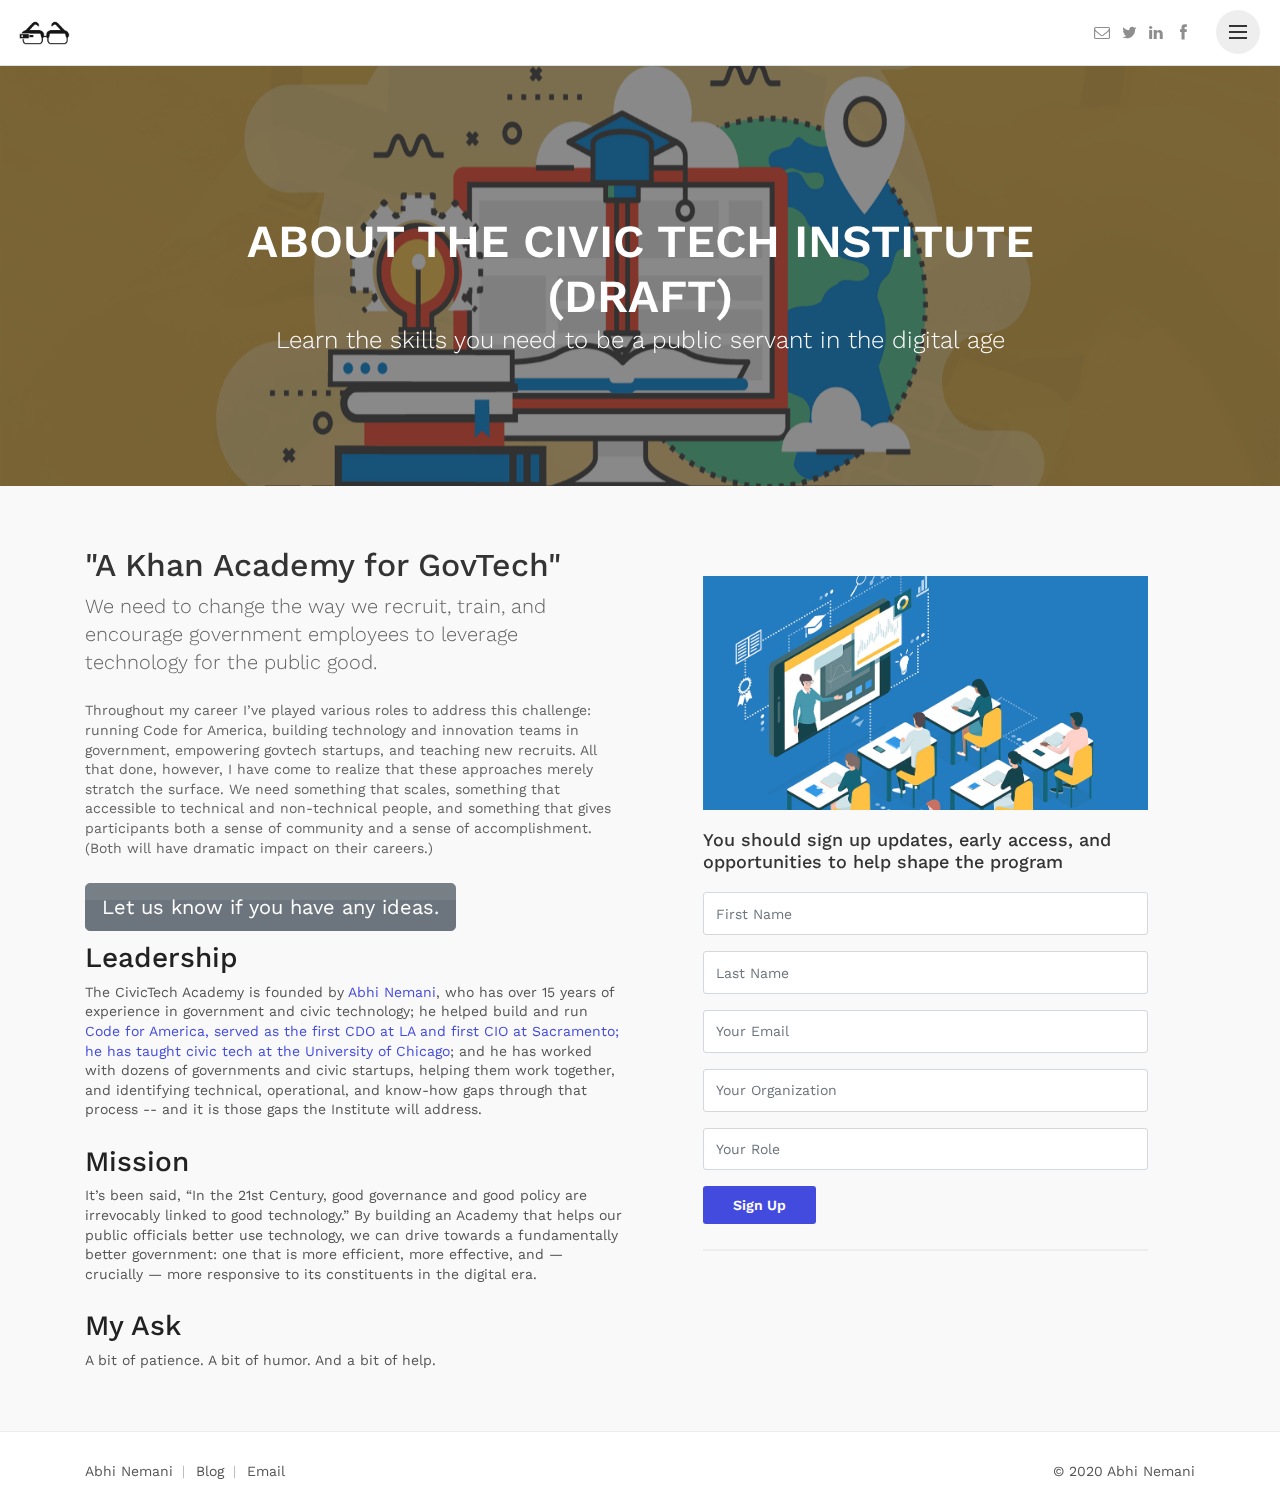
==== commit 77640ecc: "updated copy and added survey" ====
--- a/about.html
+++ b/about.html
@@ -7,7 +7,7 @@
     <meta name="viewport" content="width=device-width, initial-scale=1, shrink-to-fit=no">
     <meta name="description" content="GovGeek Club: News, Insights, Jobs, and outcomes from gov & civic tech, compiled and commented on by people who care">
     <meta name="author" content="Abhi Nemani">
-    <title>CivicTech Academy: About</title>
+    <title>CivicTech Academy: About (Draft)</title>
 
     <!-- Favicons-->
     <link rel="shortcut icon" href="img/favicon.ico" type="image/x-icon">
@@ -89,10 +89,10 @@
                     <nav>
 						<ul class="cd-primary-nav">
 							<li><a href="index.html" class="animated_link">Home</a></li>
+							<li><a href="https://govgeek.io/scoping" target="_blank">Planning Survey (Please complete)</a></li>
 							<li><a href="http://eepurl.com/hawm5r" target="_blank">Sign Up</a></li>
-							<li><a href="curriculum.html" class="animated_link">Curriculum (Beta)</a></li>
-							
-							<li><a href="about.html" class="animated_link">About</a></li>
+							<li><a href="about.html" class="animated_link">About (Draft)</a></li>
+							<li><a href="curriculum.html">Curriculum (Draft)</a></li>
 						</ul>
 					</nav>
 					<!-- /menu -->
@@ -105,7 +105,7 @@
 	
 	<section class="parallax_window_in" data-parallax="scroll" data-image-src="img/about-header.png" data-natural-width="1400" data-natural-height="800">
 		<div id="sub_content_in">
-			<h1>About the Civic Tech Institute</h1>
+			<h1>About the Civic Tech Institute (Draft)</h1>
 			<p>Learn the skills you need to be a public servant in the digital age</p>
 		</div>
 	</section>
@@ -120,6 +120,7 @@
 						<p class="lead">We need to change the way we recruit, train, and encourage government employees to leverage technology for the public good.</p>
 
 Throughout my career I’ve played various roles to address this challenge: running Code for America, building technology and innovation teams in government, empowering govtech startups, and teaching new recruits. All that done, however, I have come to realize that these approaches merely stratch the surface. We need something that scales, something that accessible to technical and non-technical people, and something that gives participants both a sense of community and a sense of accomplishment. (Both will have dramatic impact on their careers.)</p>
+						<a class="btn btn-lg btn-secondary" href="https://govgeek.io/scoping">Let us know if you have any ideas.</a>
 						
 						<h3>Leadership</h3>
 							<p>The CivicTech Academy is founded by <a href="https://abhinemani.com">Abhi Nemani</a>, who has over 15 years of experience in government and civic technology; he helped build and run <a href="https://codeforamerica.org">Code for America, served as the first CDO at LA and first CIO at Sacramento; he has <a href="https://abhinemani.com/civictechcourse/lectures">taught civic tech at the University of Chicago</a>; and he has worked with dozens of governments and civic startups, helping them work together, and identifying technical, operational, and know-how gaps through that process -- and it is those gaps the Institute will address.</p>
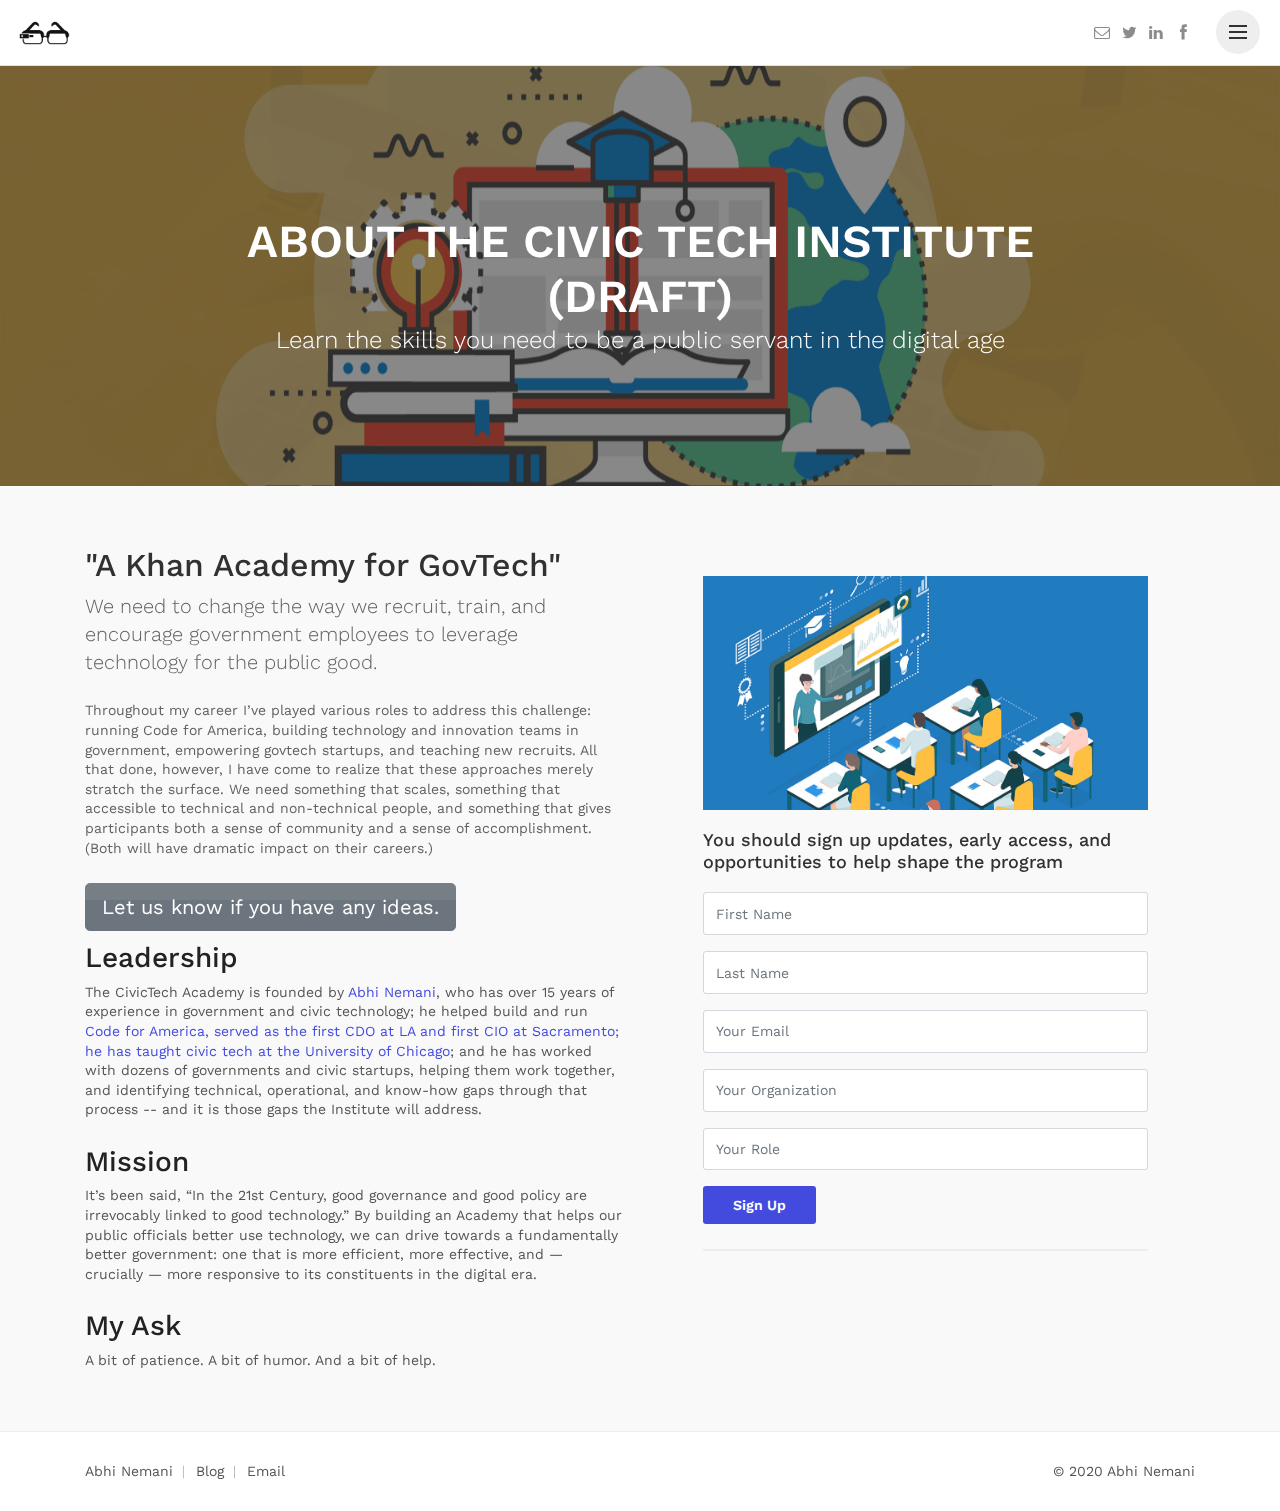
==== commit 866a4cc2: "added analytics" ====
--- a/about.html
+++ b/about.html
@@ -44,14 +44,15 @@
 	<!-- MODERNIZR MENU -->
 	<script src="js/modernizr.js"></script>
 	<!-- Global site tag (gtag.js) - Google Analytics -->
-	<script async src="https://www.googletagmanager.com/gtag/js?id=UA-2506770-22"></script>
+	<script async src="https://www.googletagmanager.com/gtag/js?id=UA-2506770-23"></script>
 	<script>
 	  window.dataLayer = window.dataLayer || [];
 	  function gtag(){dataLayer.push(arguments);}
 	  gtag('js', new Date());
 
-	  gtag('config', 'UA-2506770-22');
+	  gtag('config', 'UA-2506770-23');
 	</script>
+	
 	
 
 </head>
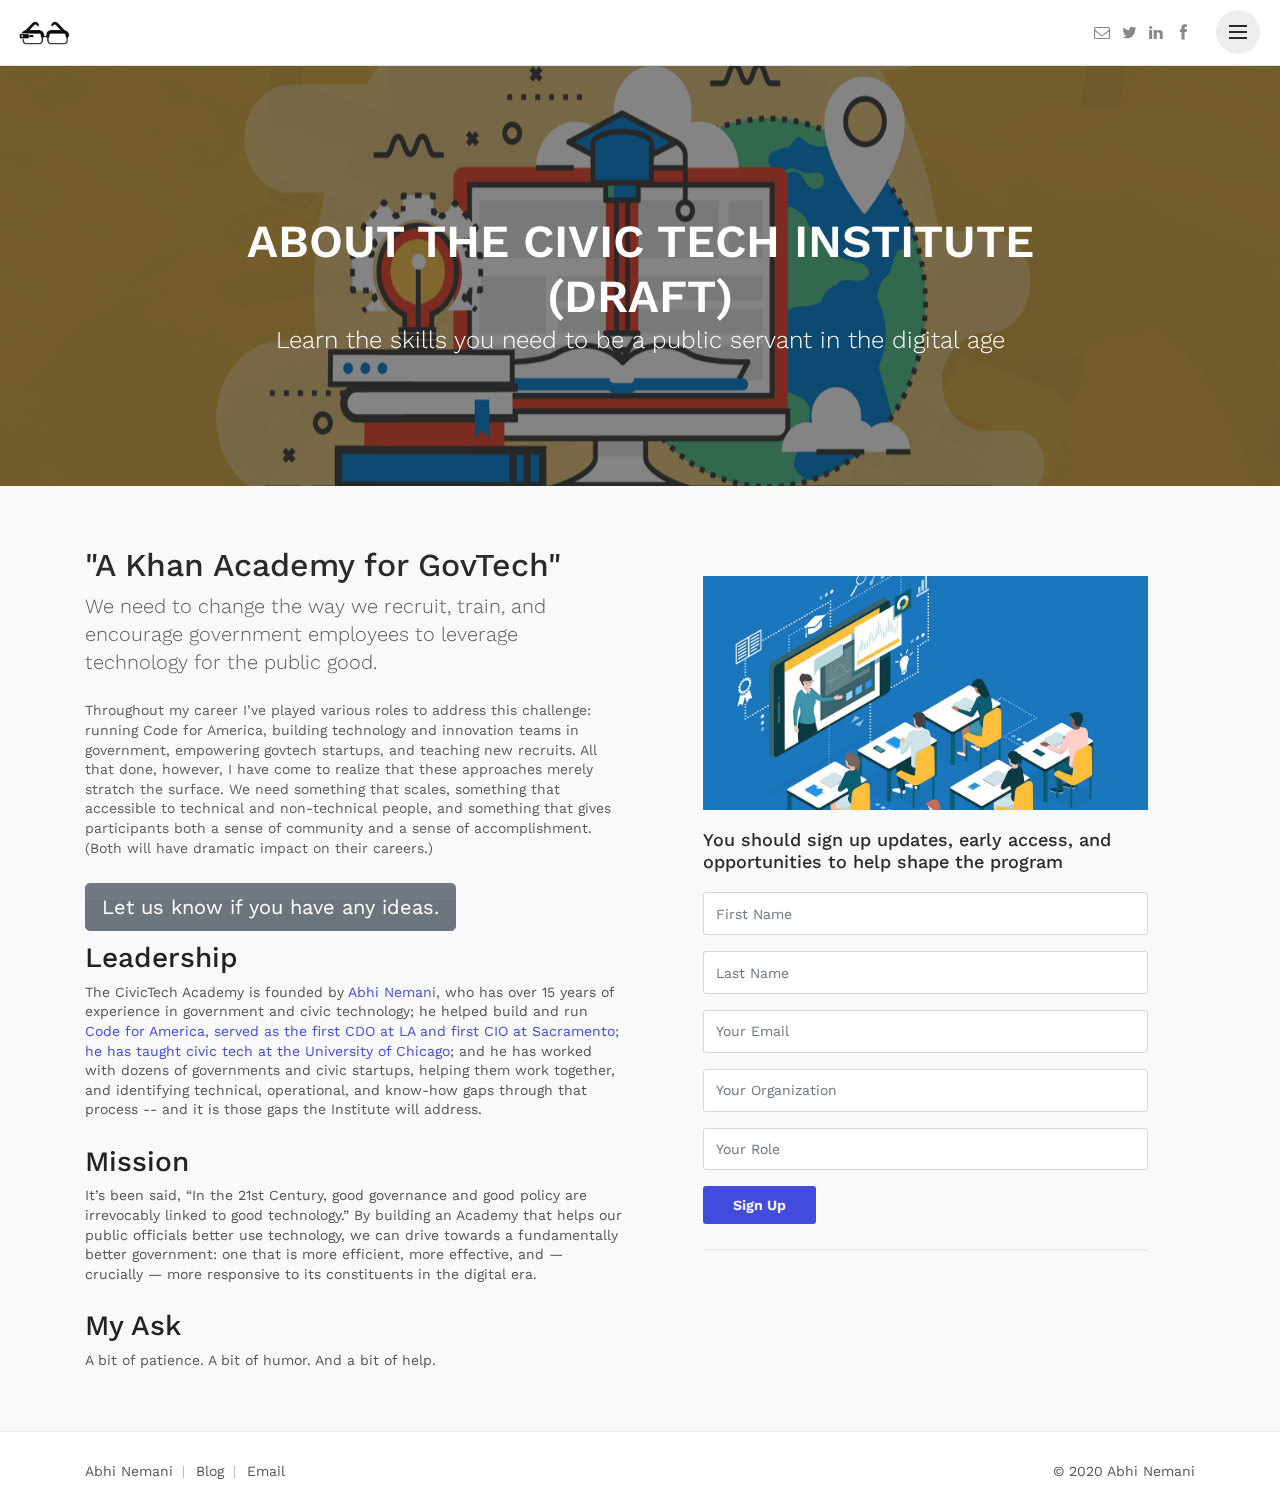
==== commit ede3cef8: "changed colors" ====
--- a/about.html
+++ b/about.html
@@ -90,7 +90,7 @@
                     <nav>
 						<ul class="cd-primary-nav">
 							<li><a href="index.html" class="animated_link">Home</a></li>
-							<li><a href="https://govgeek.io/scoping" target="_blank">Planning Survey (Please complete)</a></li>
+			<li><a href="https://govgeek.io/scoping" target="_blank">Take the Planning Survey</a></li>
 							<li><a href="http://eepurl.com/hawm5r" target="_blank">Sign Up</a></li>
 							<li><a href="about.html" class="animated_link">About (Draft)</a></li>
 							<li><a href="curriculum.html">Curriculum (Draft)</a></li>
--- a/css/menu.css
+++ b/css/menu.css
@@ -318,7 +318,7 @@
 }
 
 .cd-overlay-nav span {
-  background-color: #434bdf;
+  background-color: #ffc107;
 }
 
 .cd-overlay-content {
@@ -327,5 +327,5 @@
 }
 
 .cd-overlay-content span {
-  background-color: #434bdf;
-}
+  background-color: #ffc107;
+}
--- a/css/style.css
+++ b/css/style.css
@@ -372,7 +372,7 @@
 }
 
 .content-left {
-  background-color: #3CB371;
+  background-color: #b1b3b5;
   padding: 0;
 }
 
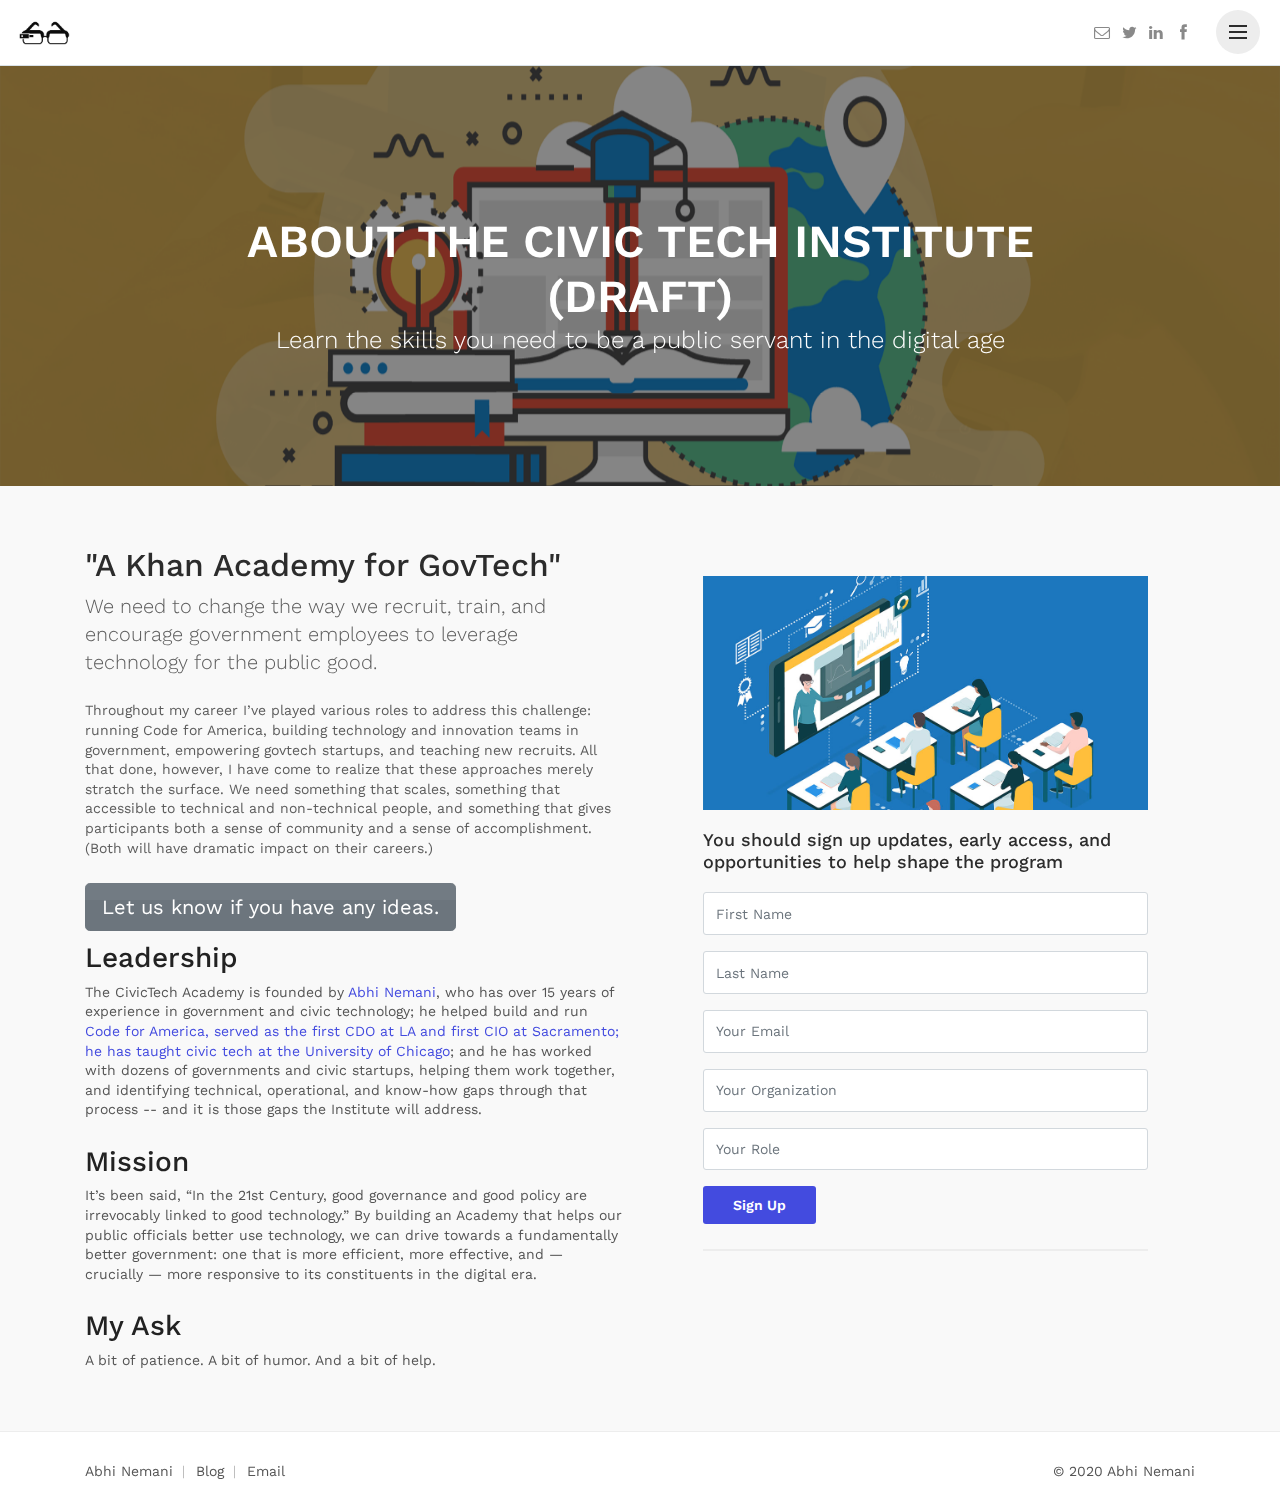
==== commit 5ba7f863: "edited nav" ====
--- a/about.html
+++ b/about.html
@@ -87,13 +87,13 @@
                     <!-- /social -->
 					<a href="#0" class="cd-nav-trigger">Menu<span class="cd-icon"></span></a>
 					<!-- /menu button -->
-                    <nav>
+					<nav>
 						<ul class="cd-primary-nav">
 							<li><a href="index.html" class="animated_link">Home</a></li>
-			<li><a href="https://govgeek.io/scoping" target="_blank">Take the Planning Survey</a></li>
+							<li><a href="https://govgeek.io/scoping" target="_blank">Complete the Planning Survey</a></li>
+							<li><a href="about.html" class="animated_link">About</a></li>
+							<li><a href="curriculum.html">Potential Topics</a></li>
 							<li><a href="http://eepurl.com/hawm5r" target="_blank">Sign Up</a></li>
-							<li><a href="about.html" class="animated_link">About (Draft)</a></li>
-							<li><a href="curriculum.html">Curriculum (Draft)</a></li>
 						</ul>
 					</nav>
 					<!-- /menu -->
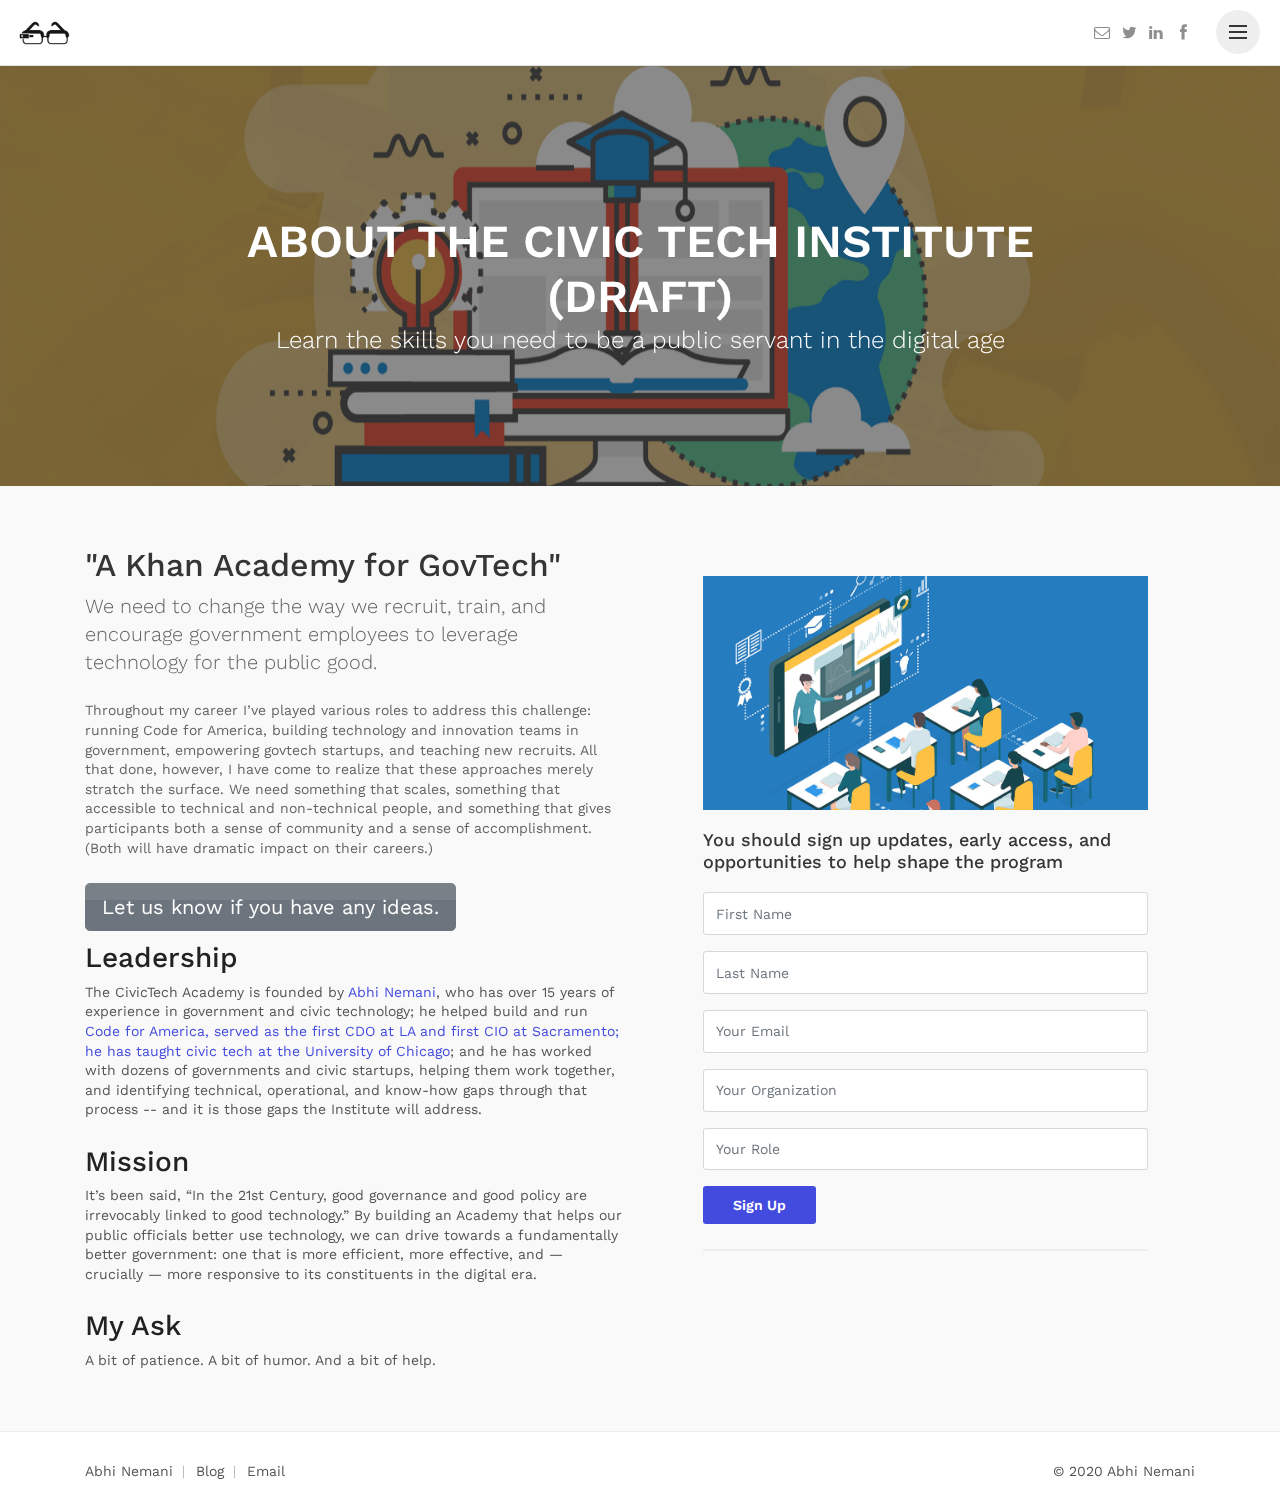
==== commit a38fc4ae: "updated neta info:" ====
--- a/about.html
+++ b/about.html
@@ -5,9 +5,9 @@
     <meta charset="utf-8">
     <meta http-equiv="X-UA-Compatible" content="IE=edge">
     <meta name="viewport" content="width=device-width, initial-scale=1, shrink-to-fit=no">
-    <meta name="description" content="GovGeek Club: News, Insights, Jobs, and outcomes from gov & civic tech, compiled and commented on by people who care">
+    <meta name="description" content="GovGeek Club: Learn the skills you need to be a public servant in the digital age">
     <meta name="author" content="Abhi Nemani">
-    <title>CivicTech Academy: About (Draft)</title>
+    <title>CivicTech Institute: About (Draft)</title>
 
     <!-- Favicons-->
     <link rel="shortcut icon" href="img/favicon.ico" type="image/x-icon">
@@ -15,18 +15,18 @@
     <link rel="apple-touch-icon" type="image/x-icon" sizes="72x72" href="img/apple-icon-72x72.png">
     <link rel="apple-touch-icon" type="image/x-icon" sizes="114x114" href="img/apple-icon-72x72.png">
     <link rel="apple-touch-icon" type="image/x-icon" sizes="144x144" href="img/apple-icon-144x144.png">
-	<meta property="og:image" content="https://govgeek.club/img/social3.png" />
-	<meta property="og:url" content="https://govgeek.club" />
-	<meta property="og:title" content="GovGeek Club" />
+	<meta property="og:image" content="https://civictech.institute/img/social-chairs.png" />
+	<meta property="og:url" content="https://civictech.institute/" />
+	<meta property="og:title" content="About the CivicTech Institute" />
 	<meta property="og:type" content="website" />
-	<meta property="og:description" content="News, Insights, Jobs, and outcomes from gov & civic tech, compiled and commented on by people who car" />
+	<meta property="og:description" content="Learn the skills you need to be a public servant in the digital age" />
 	
 	<meta name="twitter:card" content="summary" />
-	<meta name=”twitter:image” content="https://govgeek.club/img/social.png">
-	<meta name=”twitter:title” content=”GovGeek” />
+	<meta name=”twitter:image” content="https://govgeek.club/img/social-chairs.png">
+	<meta name=”twitter:title” content=”CivicTech.Institute” />
 	<meta name=”twitter:description” content="Join the club of government innovations" />
-	<meta name=”twitter:url” content="https://govgeek.club" />
-	<meta name=”twitter:image” content="https://govgeek.club/img/social-square.png">
+	<meta name=”twitter:url” content="https://civictech.institute/about" />
+	<meta name=”twitter:image” content="https://civictech.institute/social-share-screen.jpg">
 	
 
     <!-- GOOGLE WEB FONT -->
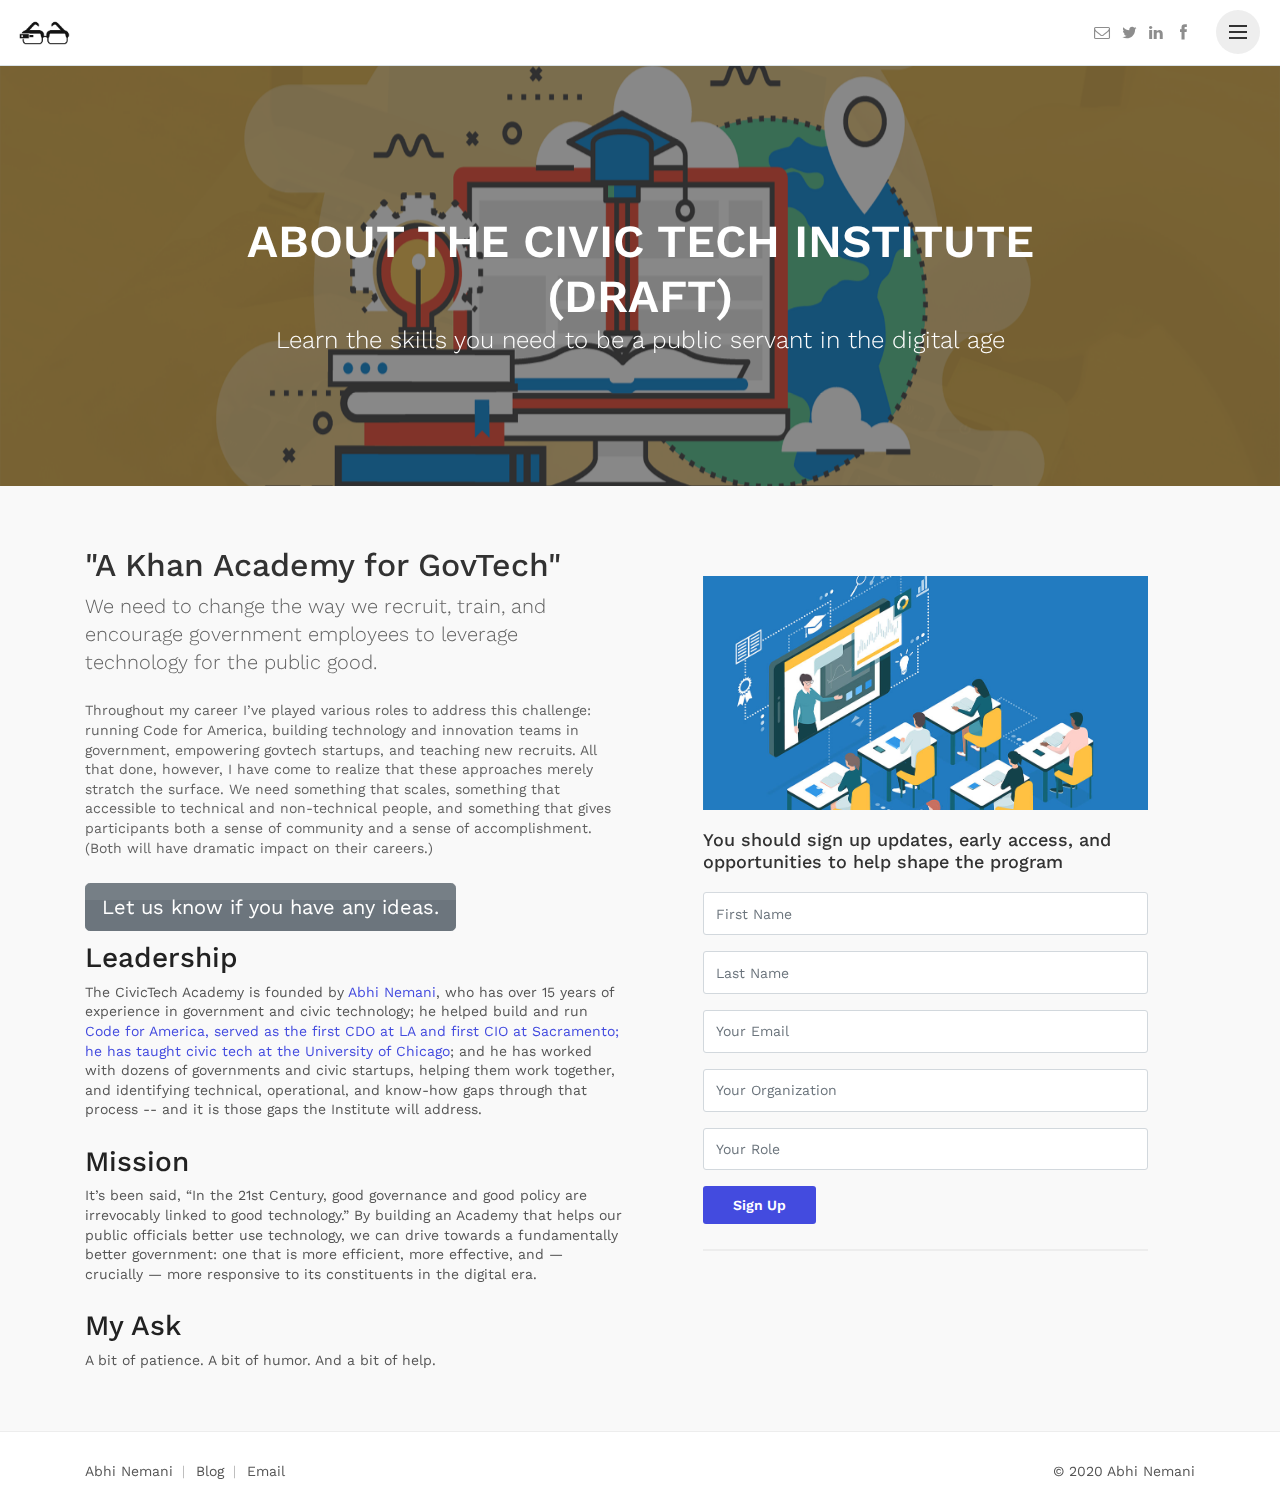
==== commit 4980efbb: "updated neta info:" ====
--- a/about.html
+++ b/about.html
@@ -5,7 +5,7 @@
     <meta charset="utf-8">
     <meta http-equiv="X-UA-Compatible" content="IE=edge">
     <meta name="viewport" content="width=device-width, initial-scale=1, shrink-to-fit=no">
-    <meta name="description" content="GovGeek Club: Learn the skills you need to be a public servant in the digital age">
+    <meta name="description" content="CivicTech Institute: Learn the skills you need to be a public servant in the digital age">
     <meta name="author" content="Abhi Nemani">
     <title>CivicTech Institute: About (Draft)</title>
 
@@ -24,7 +24,7 @@
 	<meta name="twitter:card" content="summary" />
 	<meta name=”twitter:image” content="https://govgeek.club/img/social-chairs.png">
 	<meta name=”twitter:title” content=”CivicTech.Institute” />
-	<meta name=”twitter:description” content="Join the club of government innovations" />
+	<meta name=”twitter:description” content="Learn the skills you need to be a public servant in the digital age" />
 	<meta name=”twitter:url” content="https://civictech.institute/about" />
 	<meta name=”twitter:image” content="https://civictech.institute/social-share-screen.jpg">
 	
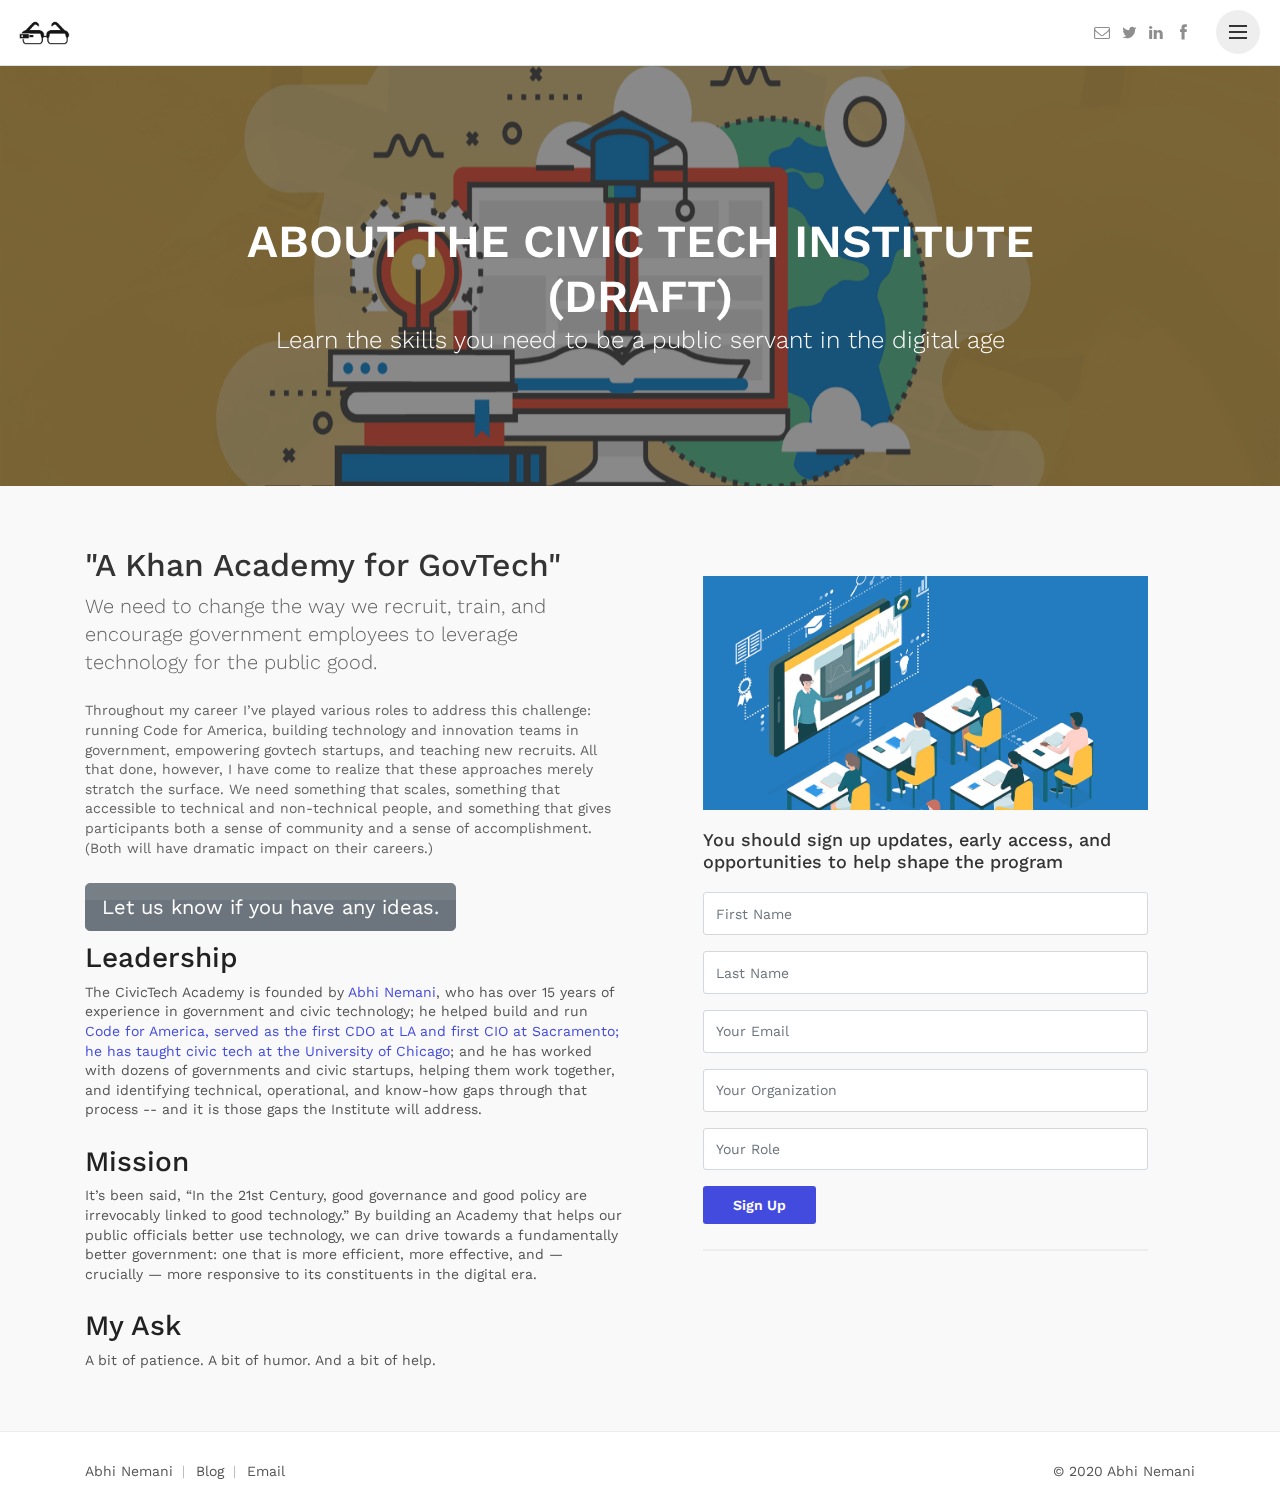
==== commit f1bd1022: "updated neta info:" ====
--- a/about.html
+++ b/about.html
@@ -15,18 +15,18 @@
     <link rel="apple-touch-icon" type="image/x-icon" sizes="72x72" href="img/apple-icon-72x72.png">
     <link rel="apple-touch-icon" type="image/x-icon" sizes="114x114" href="img/apple-icon-72x72.png">
     <link rel="apple-touch-icon" type="image/x-icon" sizes="144x144" href="img/apple-icon-144x144.png">
-	<meta property="og:image" content="https://civictech.institute/img/social-chairs.png" />
+	<meta property="og:image" content="https://civictech.institute/img/social-chairs.jpg" />
 	<meta property="og:url" content="https://civictech.institute/" />
 	<meta property="og:title" content="About the CivicTech Institute" />
 	<meta property="og:type" content="website" />
 	<meta property="og:description" content="Learn the skills you need to be a public servant in the digital age" />
 	
 	<meta name="twitter:card" content="summary" />
-	<meta name=”twitter:image” content="https://govgeek.club/img/social-chairs.png">
+	<meta name=”twitter:image” content="https://govgeek.club/img/social-chairs.jpg">
 	<meta name=”twitter:title” content=”CivicTech.Institute” />
 	<meta name=”twitter:description” content="Learn the skills you need to be a public servant in the digital age" />
 	<meta name=”twitter:url” content="https://civictech.institute/about" />
-	<meta name=”twitter:image” content="https://civictech.institute/social-share-screen.jpg">
+	<meta name=”twitter:image” content="https://civictech.institute/img/social-share-screen.jpg">
 	
 
     <!-- GOOGLE WEB FONT -->
